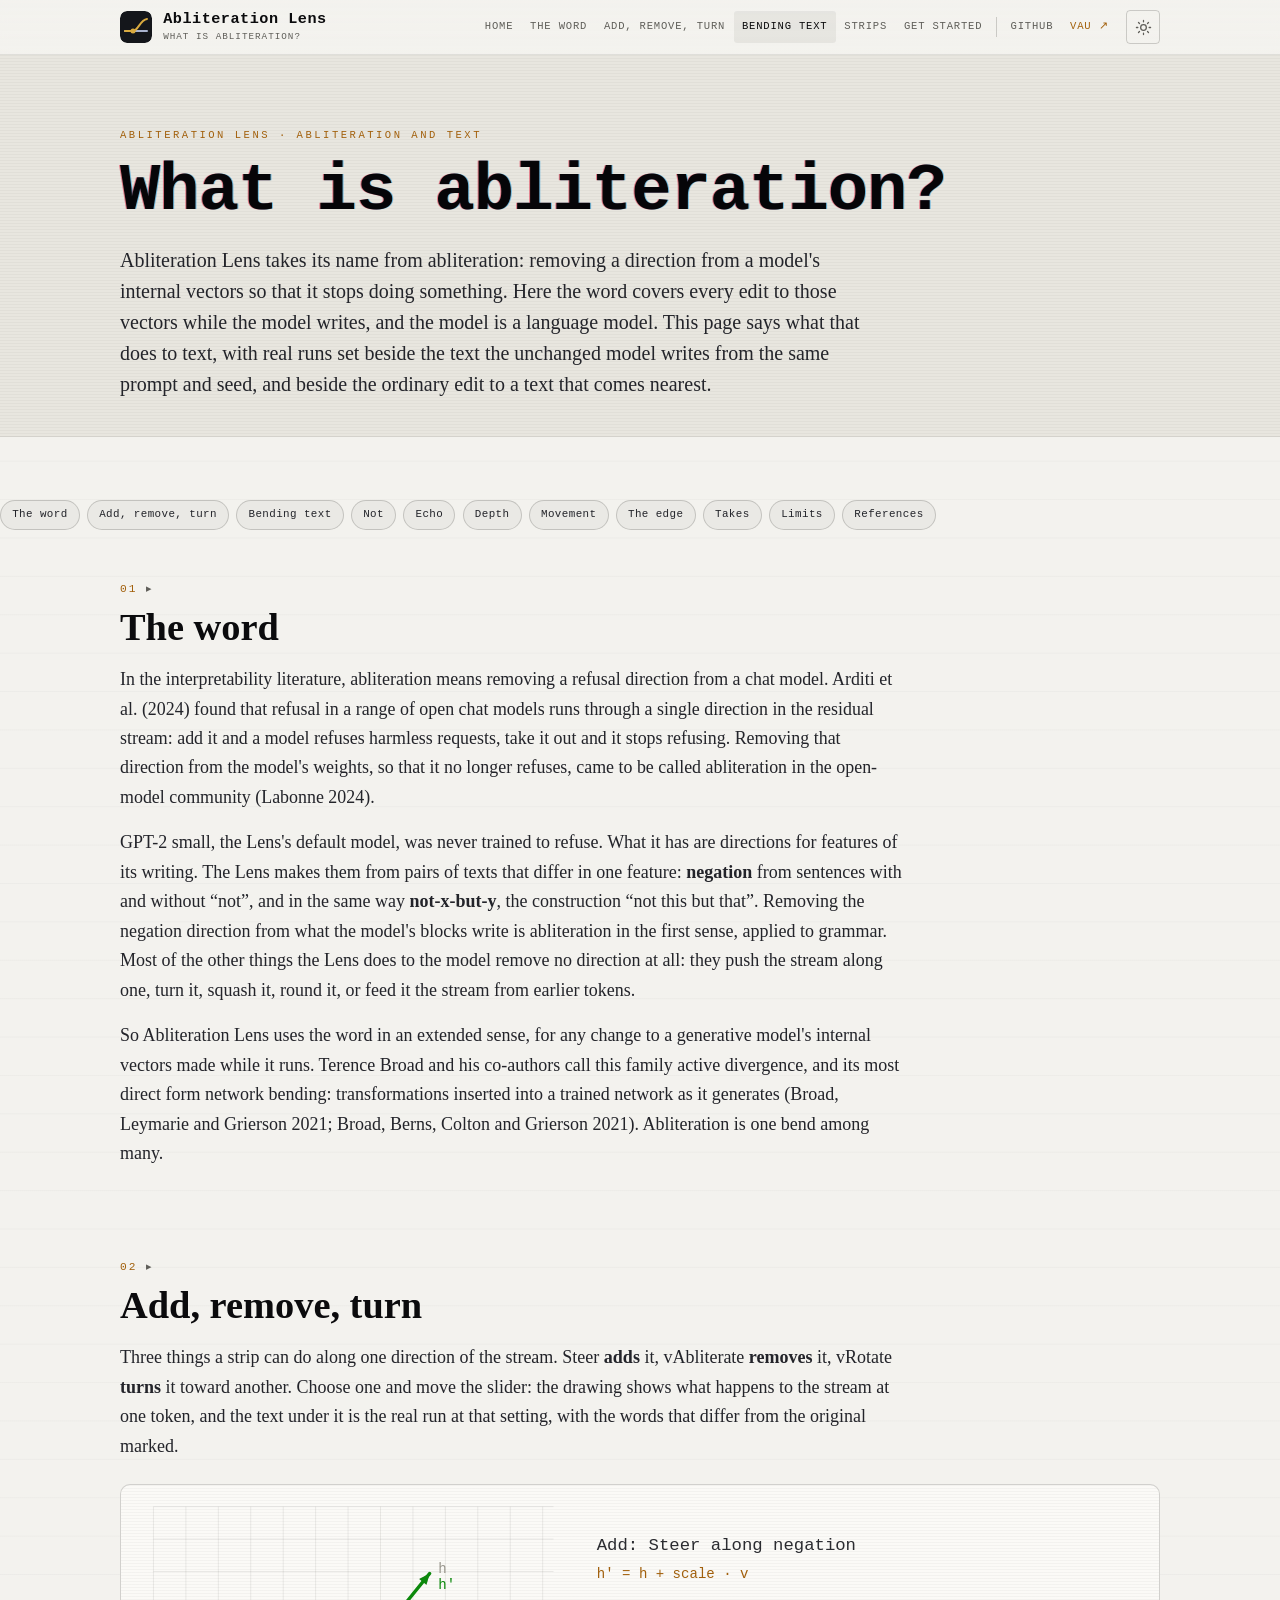
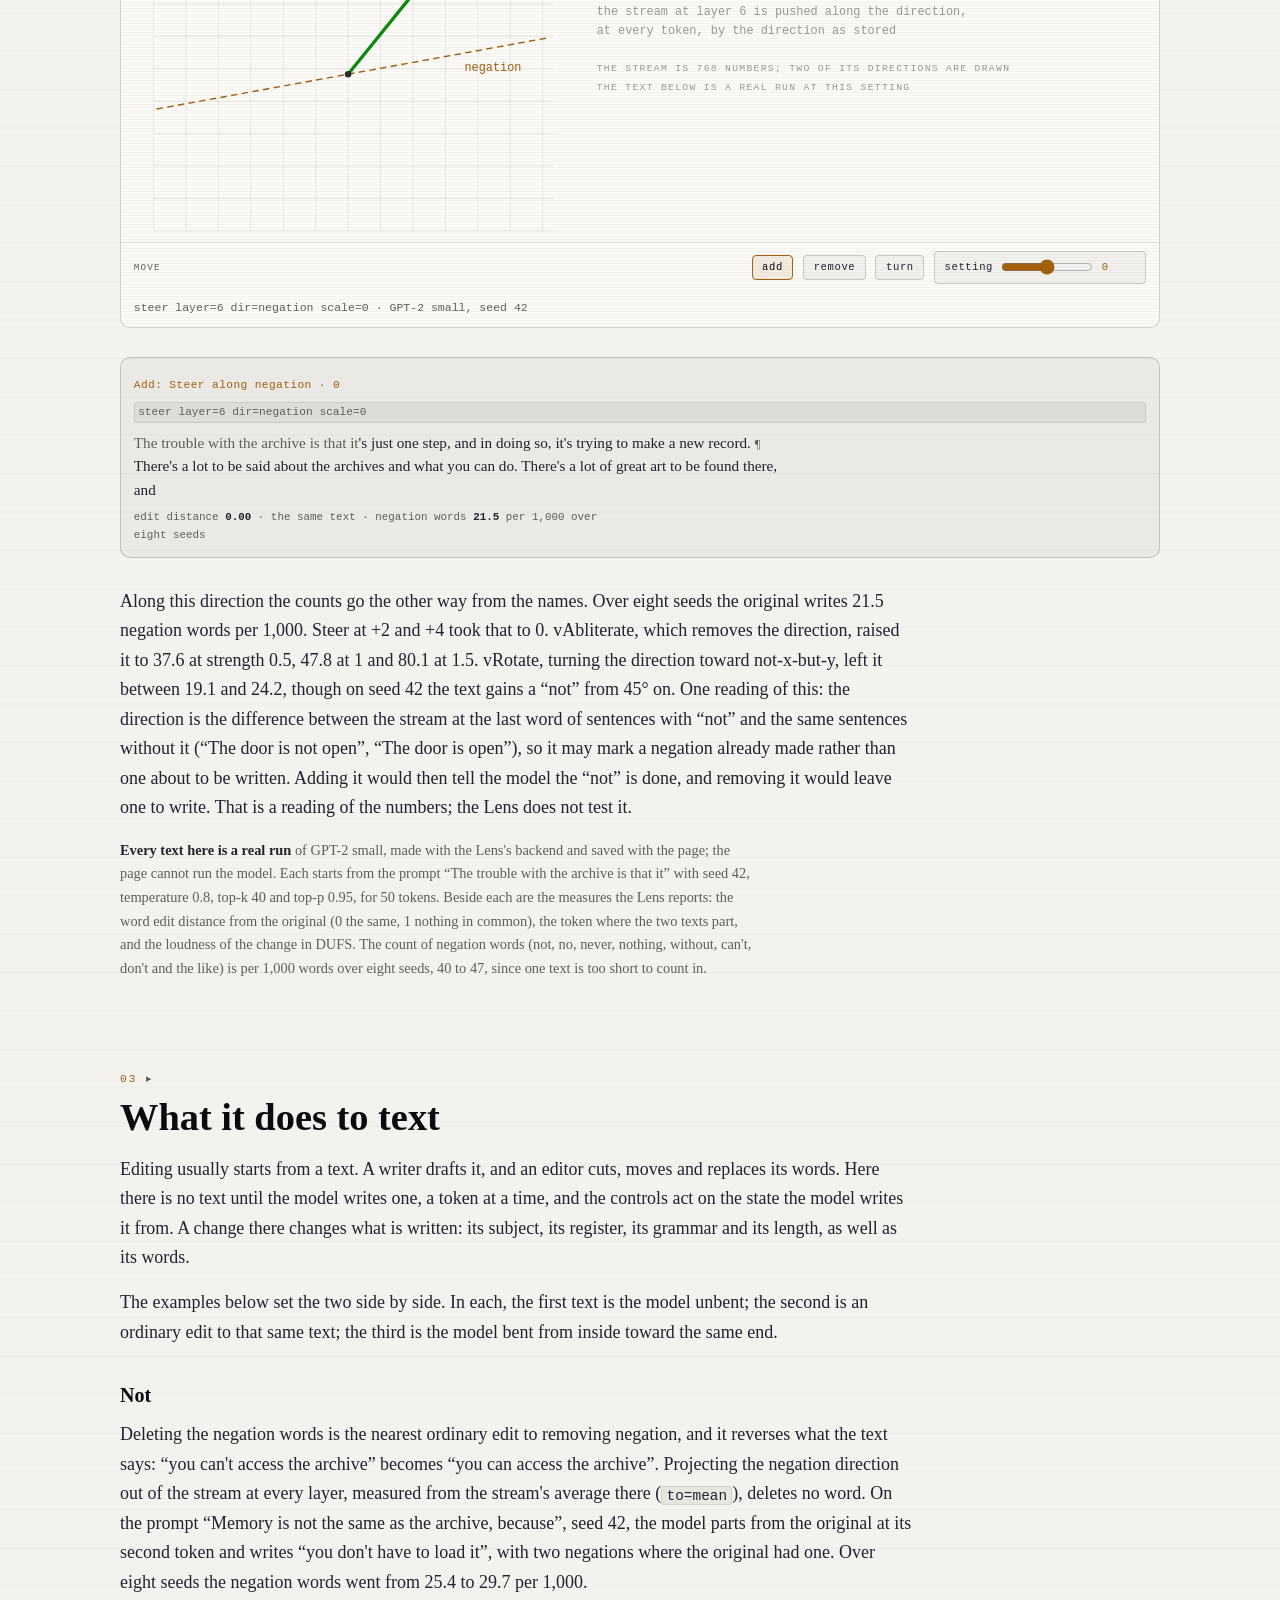
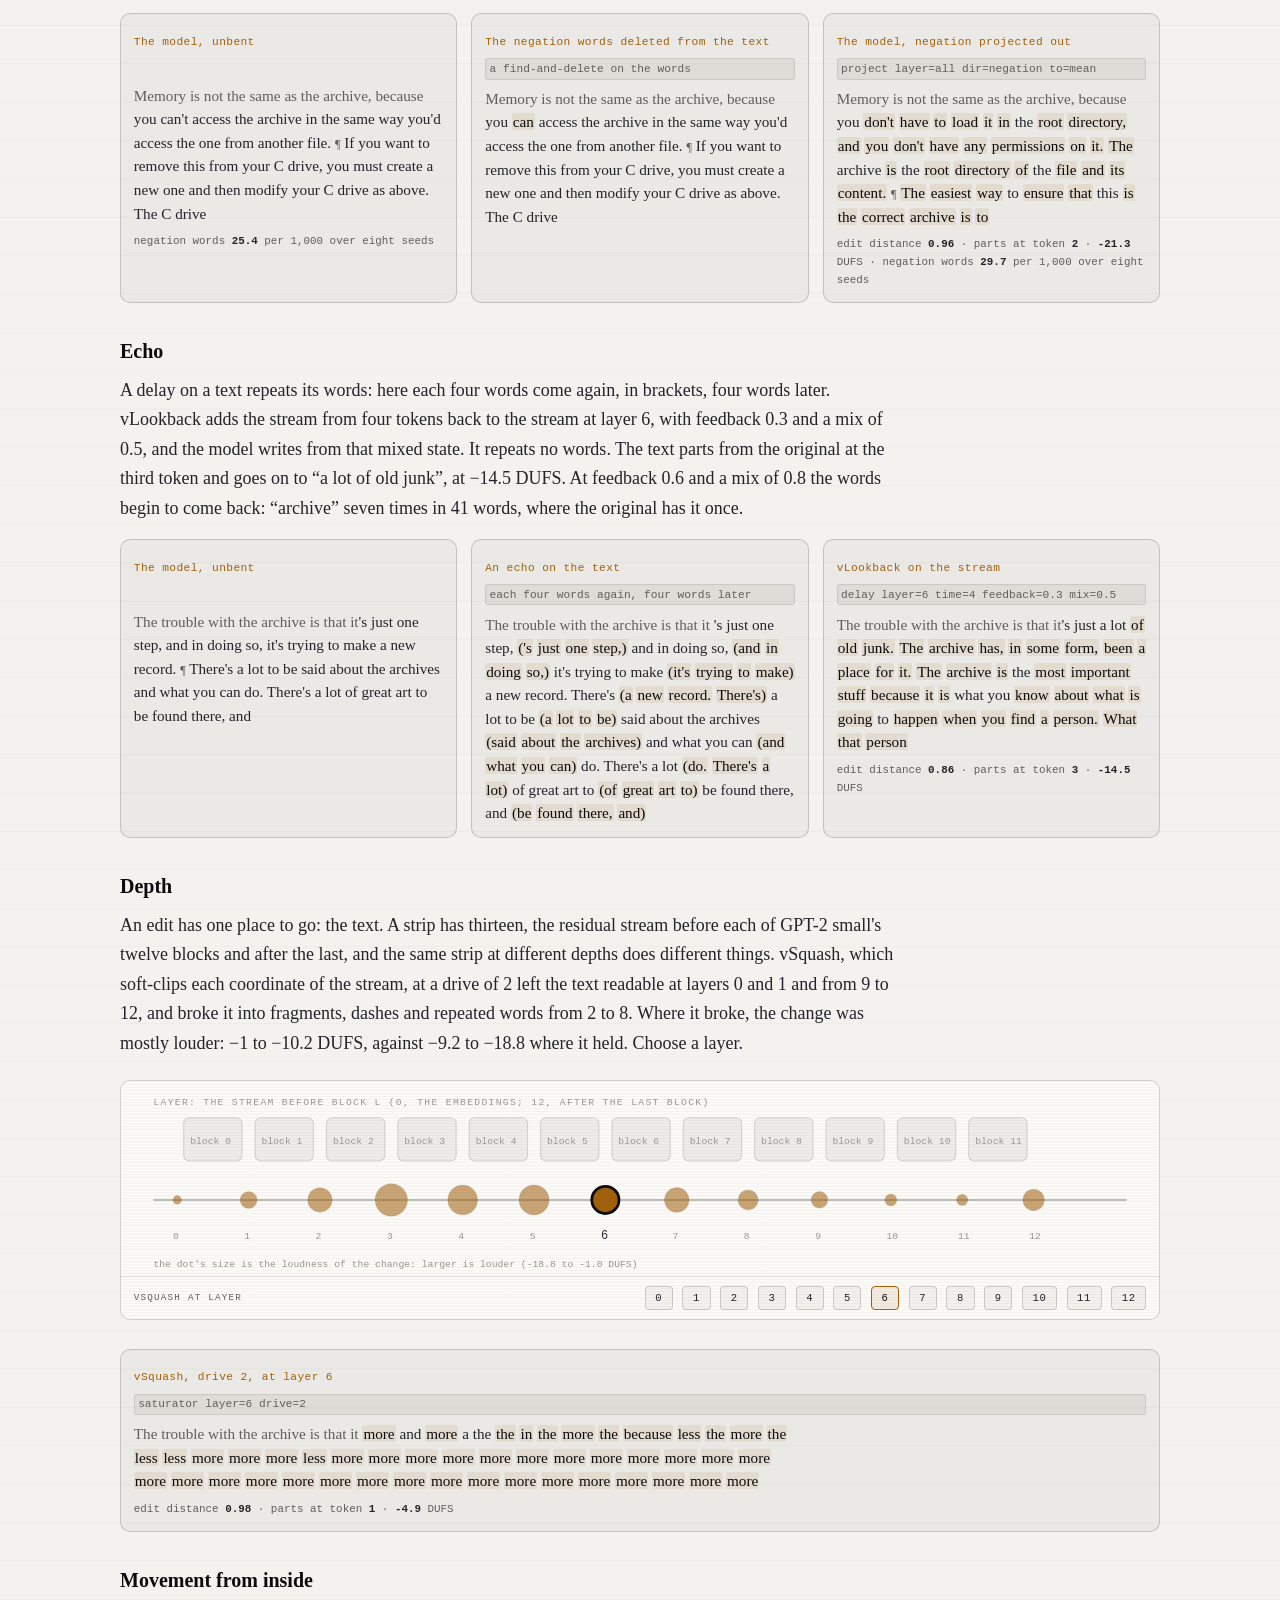
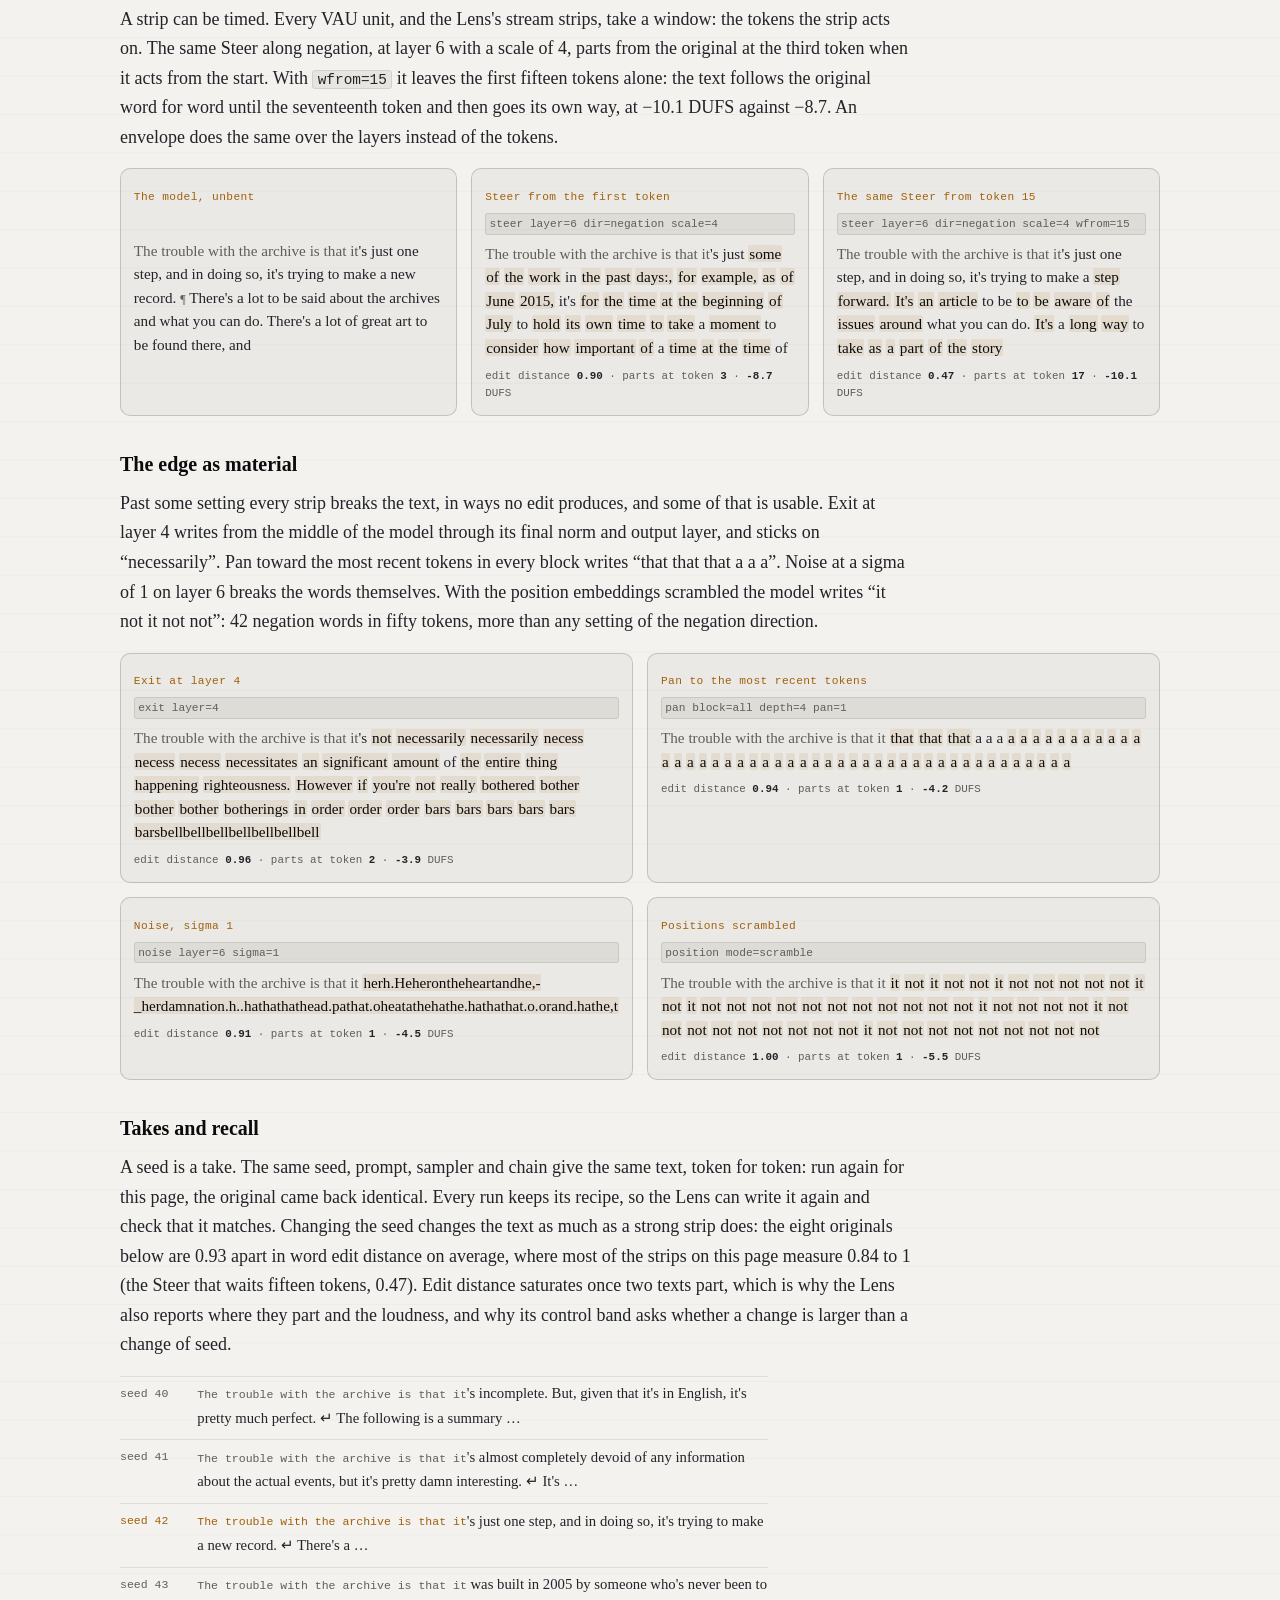
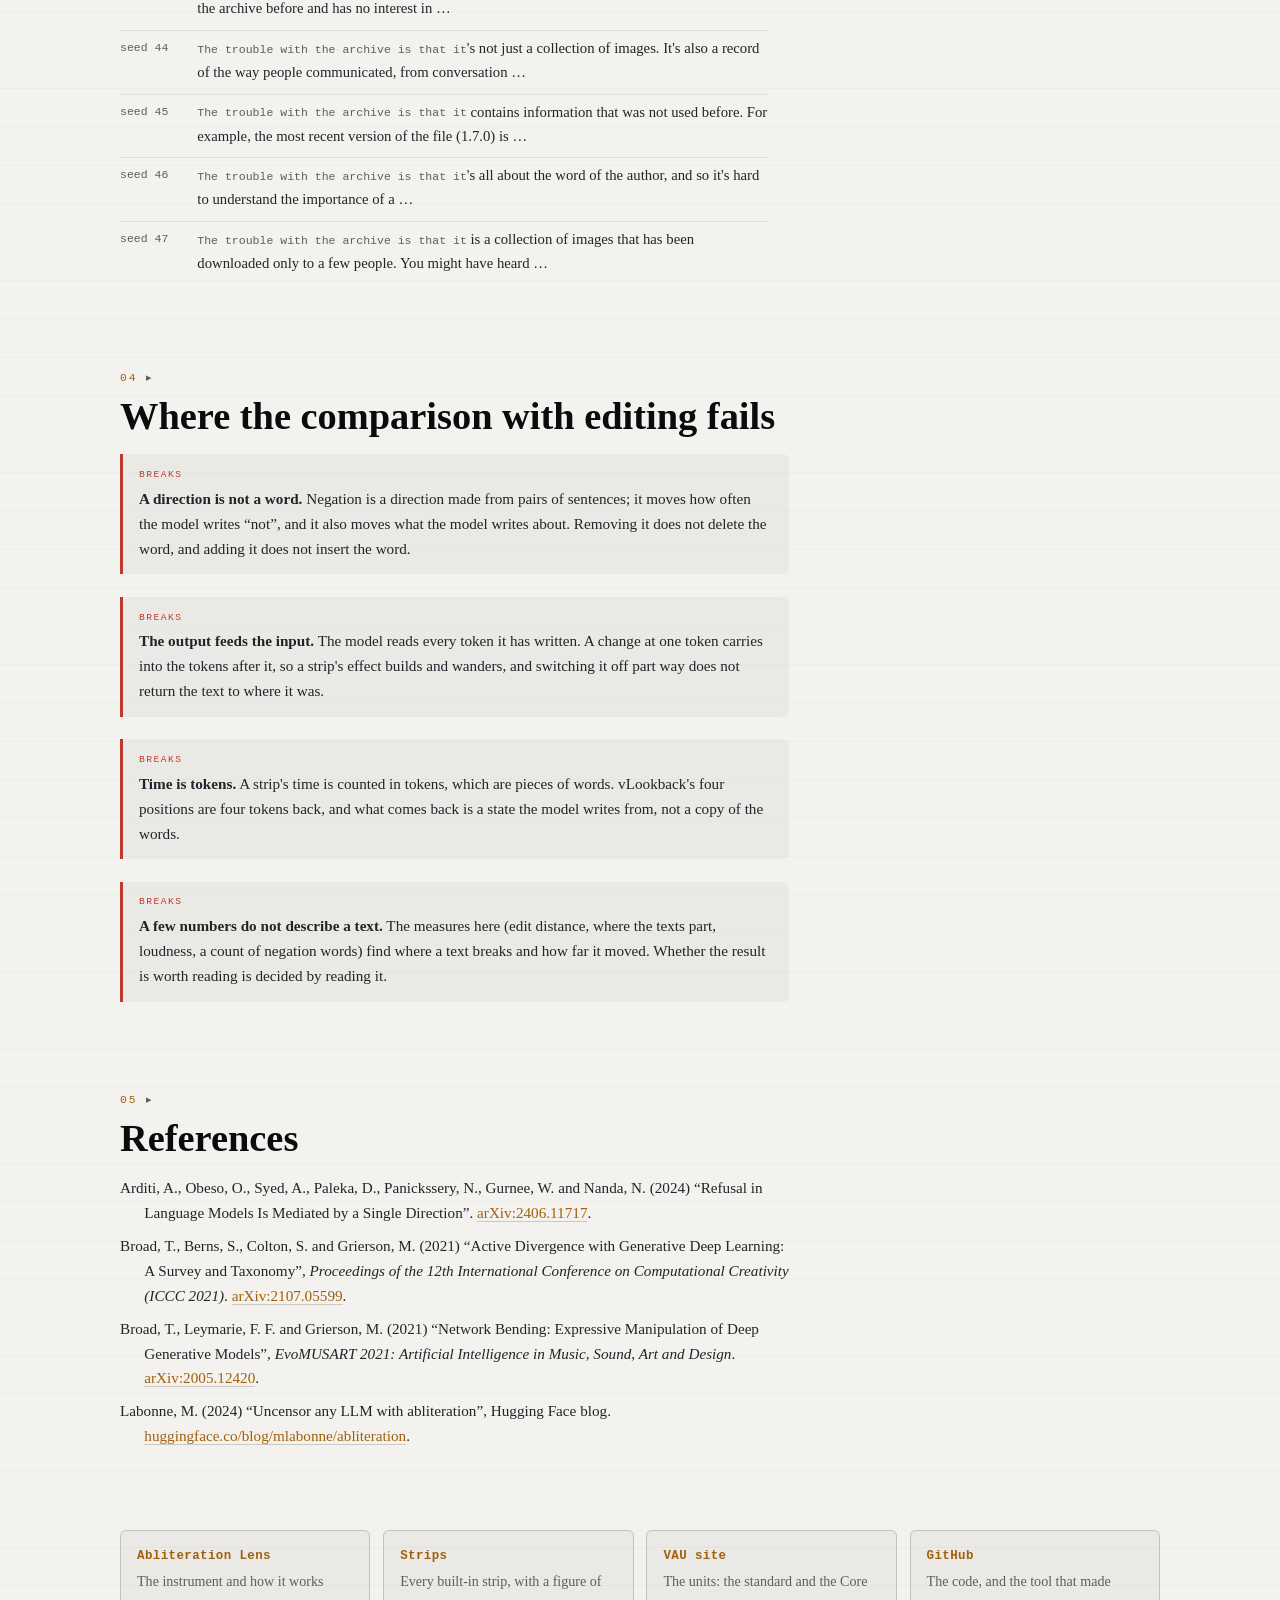
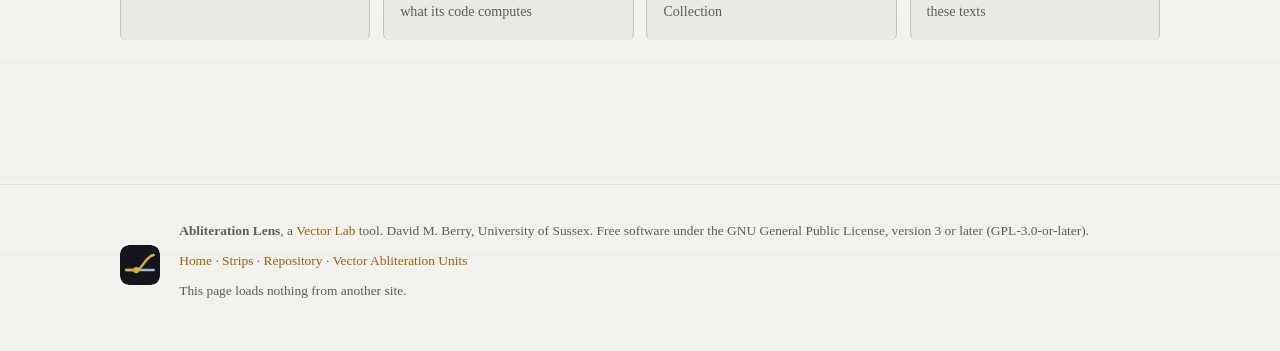
==== docs/abliteration.html @ 20200ae8 "Abliteration Lens 0.1.16 A mixing desk for a language model's forward pass, and the first host of Ve" ====
<!DOCTYPE html>
<html lang="en-GB">
<head>
  <meta charset="utf-8">
  <meta name="viewport" content="width=device-width, initial-scale=1">
  <title>What is abliteration? · Abliteration Lens</title>
  <meta name="description" content="Abliteration, from removing a refusal direction to bending a language model while it writes, and what that does to text: real runs of GPT-2 small, original beside bent, with the same seed.">
  <link rel="icon" href="img/mark.svg" type="image/svg+xml">
  <meta name="theme-color" content="#f3f2ee" media="(prefers-color-scheme: light)">
  <meta name="theme-color" content="#0e1015" media="(prefers-color-scheme: dark)">
  <script>(function(){try{var t=localStorage.getItem('abl-theme');if(t==='light'||t==='dark')document.documentElement.setAttribute('data-theme',t);}catch(e){}})();</script>
  <link rel="stylesheet" href="style.css">
</head>
<body>
<!-- Written by hand; the figures' texts are real runs (abliteration-data.js, tools/abliteration_page.py). Copyright (C) 2026 David M. Berry. SPDX-License-Identifier: GPL-3.0-or-later -->
<a class="skip" href="#main">Skip to the content</a>

<header class="site-header">
  <div class="wrap">
    <a class="brand" href="./" aria-label="Abliteration Lens, home">
      <img src="img/mark.svg" alt="">
      <span class="brand-block">
        <span class="brand-name">Abliteration Lens</span>
        <span class="brand-tagline">What is abliteration?</span>
      </span>
    </a>
    <div class="head-tools">
      <nav class="site-nav" aria-label="Pages and sections">
        <a href="./">Home</a>
        <a href="#word">The word</a>
        <a href="#moves">Add, remove, turn</a>
        <a href="#text">Bending text</a>
        <a href="strips.html">Strips</a>
        <a href="./#start">Get started</a>
        <span class="nav-sep" aria-hidden="true"></span>
        <a class="ext" href="https://github.com/vector-lab-tools/abliteration-lens">GitHub</a>
        <a class="ext vau" href="https://vector-lab-tools.github.io/vector-abliteration-units/" title="Vector Abliteration Units: the unit standard whose first host this is">VAU ↗</a>
      </nav>
      <button class="theme-toggle" type="button" aria-label="Switch between light and dark" title="Switch between light and dark">
        <svg class="icon-moon" viewBox="0 0 24 24" fill="none" stroke="currentColor" stroke-width="1.8" stroke-linecap="round" stroke-linejoin="round" aria-hidden="true"><path d="M21 12.79A9 9 0 1 1 11.21 3 7 7 0 0 0 21 12.79z"/></svg>
        <svg class="icon-sun" viewBox="0 0 24 24" fill="none" stroke="currentColor" stroke-width="1.8" stroke-linecap="round" stroke-linejoin="round" aria-hidden="true"><circle cx="12" cy="12" r="4"/><path d="M12 2v2M12 20v2M4.93 4.93l1.41 1.41M17.66 17.66l1.41 1.41M2 12h2M20 12h2M4.93 19.07l1.41-1.41M17.66 6.34l1.41-1.41"/></svg>
      </button>
    </div>
  </div>
</header>

<section class="hero hero-short">
  <div class="wrap hero-inner">
    <span class="kicker">Abliteration Lens · abliteration and text</span>
    <h1><span class="glitch" id="title" data-text="What is abliteration?">What is abliteration?</span></h1>
    <p class="tagline">Abliteration Lens takes its name from abliteration: removing a direction from a model's internal vectors so that it stops doing something. Here the word covers every edit to those vectors while the model writes, and the model is a language model. This page says what that does to text, with real runs set beside the text the unchanged model writes from the same prompt and seed, and beside the ordinary edit to a text that comes nearest.</p>
  </div>
</section>

<main class="content" id="main">

  <div class="wrap toc-strip" aria-label="On this page">
    <a href="#word">The word</a><a href="#moves">Add, remove, turn</a><a href="#text">Bending text</a><a href="#not">Not</a><a href="#echo">Echo</a><a href="#depth">Depth</a><a href="#movement">Movement</a><a href="#edge">The edge</a><a href="#takes">Takes</a><a href="#limits">Limits</a><a href="#refs">References</a>
  </div>

  <!-- 01 -->
  <section class="section wrap reveal" id="word">
    <span class="num">01</span>
    <h2>The word</h2>
    <p class="lede">In the interpretability literature, abliteration means removing a refusal direction from a chat model. Arditi et al. (2024) found that refusal in a range of open chat models runs through a single direction in the residual stream: add it and a model refuses harmless requests, take it out and it stops refusing. Removing that direction from the model's weights, so that it no longer refuses, came to be called abliteration in the open-model community (Labonne 2024).</p>
    <p>GPT-2 small, the Lens's default model, was never trained to refuse. What it has are directions for features of its writing. The Lens makes them from pairs of texts that differ in one feature: <b>negation</b> from sentences with and without “not”, and in the same way <b>not-x-but-y</b>, the construction “not this but that”. Removing the negation direction from what the model's blocks write is abliteration in the first sense, applied to grammar. Most of the other things the Lens does to the model remove no direction at all: they push the stream along one, turn it, squash it, round it, or feed it the stream from earlier tokens.</p>
    <p>So Abliteration Lens uses the word in an extended sense, for any change to a generative model's internal vectors made while it runs. Terence Broad and his co-authors call this family active divergence, and its most direct form network bending: transformations inserted into a trained network as it generates (Broad, Leymarie and Grierson 2021; Broad, Berns, Colton and Grierson 2021). Abliteration is one bend among many.</p>
  </section>

  <!-- 02 -->
  <section class="section wrap reveal" id="moves">
    <span class="num">02</span>
    <h2>Add, remove, turn</h2>
    <p>Three things a strip can do along one direction of the stream. Steer <b>adds</b> it, vAbliterate <b>removes</b> it, vRotate <b>turns</b> it toward another. Choose one and move the slider: the drawing shows what happens to the stream at one token, and the text under it is the real run at that setting, with the words that differ from the original marked.</p>
    <div class="viz" id="viz-art" role="group" aria-label="Interactive figure: a vector and the negation direction, with the stream added to, removed from, or turned along it, and the real text at each setting below">
      <svg viewBox="0 0 960 330" aria-hidden="true"></svg>
      <div class="bar"><span class="lab">Move</span>
        <button type="button" data-mode="add" aria-pressed="true">add</button>
        <button type="button" data-mode="remove" aria-pressed="false">remove</button>
        <button type="button" data-mode="turn" aria-pressed="false">turn</button>
        <label>setting <input type="range" min="0" max="1" step="1" value="0"><output>0</output></label></div>
      <div class="readout" aria-live="polite"></div>
    </div>
    <div class="textbox wide" id="art-text"></div>
    <p>Along this direction the counts go the other way from the names. Over eight seeds the original writes 21.5 negation words per 1,000. Steer at +2 and +4 took that to 0. vAbliterate, which removes the direction, raised it to 37.6 at strength 0.5, 47.8 at 1 and 80.1 at 1.5. vRotate, turning the direction toward not-x-but-y, left it between 19.1 and 24.2, though on seed 42 the text gains a “not” from 45° on. One reading of this: the direction is the difference between the stream at the last word of sentences with “not” and the same sentences without it (“The door is not open”, “The door is open”), so it may mark a negation already made rather than one about to be written. Adding it would then tell the model the “not” is done, and removing it would leave one to write. That is a reading of the numbers; the Lens does not test it.</p>
    <p class="viz-cap" id="moves-cap"><b>Every text here is a real run</b> of GPT-2 small, made with the Lens's backend and saved with the page; the page cannot run the model. Each starts from the prompt “<span data-abl="provenance.prompt"></span>” with seed <span data-abl="provenance.seed"></span>, temperature 0.8, top-k 40 and top-p 0.95, for 50 tokens. Beside each are the measures the Lens reports: the word edit distance from the original (0 the same, 1 nothing in common), the token where the two texts part, and the loudness of the change in DUFS. The count of negation words (not, no, never, nothing, without, can't, don't and the like) is per 1,000 words over eight seeds, 40 to 47, since one text is too short to count in.</p>
  </section>

  <!-- 03 -->
  <section class="section wrap reveal" id="text">
    <span class="num">03</span>
    <h2>What it does to text</h2>
    <p class="lede">Editing usually starts from a text. A writer drafts it, and an editor cuts, moves and replaces its words. Here there is no text until the model writes one, a token at a time, and the controls act on the state the model writes it from. A change there changes what is written: its subject, its register, its grammar and its length, as well as its words.</p>
    <p>The examples below set the two side by side. In each, the first text is the model unbent; the second is an ordinary edit to that same text; the third is the model bent from inside toward the same end.</p>

    <h3 id="not">Not</h3>
    <p id="not-p">Deleting the negation words is the nearest ordinary edit to removing negation, and it reverses what the text says: “you can't access the archive” becomes “you can access the archive”. Projecting the negation direction out of the stream at every layer, measured from the stream's average there (<code>to=mean</code>), deletes no word. On the prompt “Memory is not the same as the archive, because”, seed 42, the model parts from the original at its second token and writes “you don't have to load it”, with two negations where the original had one. Over eight seeds the negation words went from 25.4 to 29.7 per 1,000.</p>
    <div class="trio" id="trio-not"></div>

    <h3 id="echo">Echo</h3>
    <p id="echo-p">A delay on a text repeats its words: here each four words come again, in brackets, four words later. vLookback adds the stream from four tokens back to the stream at layer 6, with feedback 0.3 and a mix of 0.5, and the model writes from that mixed state. It repeats no words. The text parts from the original at the third token and goes on to “a lot of old junk”, at −14.5 DUFS. At feedback 0.6 and a mix of 0.8 the words begin to come back: “archive” seven times in 41 words, where the original has it once.</p>
    <div class="trio" id="trio-echo"></div>

    <h3 id="depth">Depth</h3>
    <p id="depth-p">An edit has one place to go: the text. A strip has thirteen, the residual stream before each of GPT-2 small's twelve blocks and after the last, and the same strip at different depths does different things. vSquash, which soft-clips each coordinate of the stream, at a drive of 2 left the text readable at layers 0 and 1 and from 9 to 12, and broke it into fragments, dashes and repeated words from 2 to 8. Where it broke, the change was mostly louder: −1 to −10.2 DUFS, against −9.2 to −18.8 where it held. Choose a layer.</p>
    <div class="viz" id="viz-depth" role="group" aria-label="Interactive figure: vSquash at each layer, with its text">
      <svg viewBox="0 0 960 180" aria-hidden="true"></svg>
      <div class="bar"><span class="lab">vSquash at layer</span></div>
    </div>
    <div class="textbox wide" id="depth-text"></div>

    <h3 id="movement">Movement from inside</h3>
    <p id="move-p">A strip can be timed. Every VAU unit, and the Lens's stream strips, take a window: the tokens the strip acts on. The same Steer along negation, at layer 6 with a scale of 4, parts from the original at the third token when it acts from the start. With <code>wfrom=15</code> it leaves the first fifteen tokens alone: the text follows the original word for word until the seventeenth token and then goes its own way, at −10.1 DUFS against −8.7. An envelope does the same over the layers instead of the tokens.</p>
    <div class="trio" id="trio-move"></div>

    <h3 id="edge">The edge as material</h3>
    <p id="edge-p">Past some setting every strip breaks the text, in ways no edit produces, and some of that is usable. Exit at layer 4 writes from the middle of the model through its final norm and output layer, and sticks on “necessarily”. Pan toward the most recent tokens in every block writes “that that that a a a”. Noise at a sigma of 1 on layer 6 breaks the words themselves. With the position embeddings scrambled the model writes “it not it not not”: 42 negation words in fifty tokens, more than any setting of the negation direction.</p>
    <div class="trio four" id="trio-edge"></div>

    <h3 id="takes">Takes and recall</h3>
    <p id="takes-p">A seed is a take. The same seed, prompt, sampler and chain give the same text, token for token: run again for this page, the original came back identical. Every run keeps its recipe, so the Lens can write it again and check that it matches. Changing the seed changes the text as much as a strong strip does: the eight originals below are 0.93 apart in word edit distance on average, where most of the strips on this page measure 0.84 to 1 (the Steer that waits fifteen tokens, 0.47). Edit distance saturates once two texts part, which is why the Lens also reports where they part and the loudness, and why its control band asks whether a change is larger than a change of seed.</p>
    <ul class="takes" id="takes-list"></ul>
  </section>

  <!-- 04 -->
  <section class="section wrap reveal" id="limits">
    <span class="num">04</span>
    <h2>Where the comparison with editing fails</h2>
    <div class="note break"><span class="tag">Breaks</span><p><b>A direction is not a word.</b> Negation is a direction made from pairs of sentences; it moves how often the model writes “not”, and it also moves what the model writes about. Removing it does not delete the word, and adding it does not insert the word.</p></div>
    <div class="note break"><span class="tag">Breaks</span><p><b>The output feeds the input.</b> The model reads every token it has written. A change at one token carries into the tokens after it, so a strip's effect builds and wanders, and switching it off part way does not return the text to where it was.</p></div>
    <div class="note break"><span class="tag">Breaks</span><p><b>Time is tokens.</b> A strip's time is counted in tokens, which are pieces of words. vLookback's four positions are four tokens back, and what comes back is a state the model writes from, not a copy of the words.</p></div>
    <div class="note break"><span class="tag">Breaks</span><p><b>A few numbers do not describe a text.</b> The measures here (edit distance, where the texts part, loudness, a count of negation words) find where a text breaks and how far it moved. Whether the result is worth reading is decided by reading it.</p></div>
  </section>

  <!-- 05 -->
  <section class="section wrap reveal" id="refs">
    <span class="num">05</span>
    <h2>References</h2>
    <ul class="refs">
      <li>Arditi, A., Obeso, O., Syed, A., Paleka, D., Panickssery, N., Gurnee, W. and Nanda, N. (2024) “Refusal in Language Models Is Mediated by a Single Direction”. <a href="https://arxiv.org/abs/2406.11717">arXiv:2406.11717</a>.</li>
      <li>Broad, T., Berns, S., Colton, S. and Grierson, M. (2021) “Active Divergence with Generative Deep Learning: A Survey and Taxonomy”, <i>Proceedings of the 12th International Conference on Computational Creativity (ICCC 2021)</i>. <a href="https://arxiv.org/abs/2107.05599">arXiv:2107.05599</a>.</li>
      <li>Broad, T., Leymarie, F. F. and Grierson, M. (2021) “Network Bending: Expressive Manipulation of Deep Generative Models”, <i>EvoMUSART 2021: Artificial Intelligence in Music, Sound, Art and Design</i>. <a href="https://arxiv.org/abs/2005.12420">arXiv:2005.12420</a>.</li>
      <li>Labonne, M. (2024) “Uncensor any LLM with abliteration”, Hugging Face blog. <a href="https://huggingface.co/blog/mlabonne/abliteration">huggingface.co/blog/mlabonne/abliteration</a>.</li>
    </ul>
  </section>

  <section class="section wrap reveal">
    <div class="links">
      <a href="./"><b>Abliteration Lens</b><span>The instrument and how it works</span></a>
      <a href="strips.html"><b>Strips</b><span>Every built-in strip, with a figure of what its code computes</span></a>
      <a href="https://vector-lab-tools.github.io/vector-abliteration-units/"><b>VAU site</b><span>The units: the standard and the Core Collection</span></a>
      <a href="https://github.com/vector-lab-tools/abliteration-lens"><b>GitHub</b><span>The code, and the tool that made these texts</span></a>
    </div>
  </section>

</main>

<footer class="site-footer">
  <div class="wrap">
    <div class="foot">
      <img src="img/mark.svg" alt="">
      <div>
        <p><b>Abliteration Lens</b>, a <a href="https://vector-lab-tools.github.io">Vector Lab</a> tool. David M. Berry, University of Sussex. Free software under the GNU General Public License, version 3 or later (GPL-3.0-or-later).</p>
        <p><a href="./">Home</a> · <a href="strips.html">Strips</a> · <a href="https://github.com/vector-lab-tools/abliteration-lens">Repository</a> · <a href="https://vector-lab-tools.github.io/vector-abliteration-units/">Vector Abliteration Units</a></p>
        <p>This page loads nothing from another site.</p>
      </div>
    </div>
  </div>
</footer>

<script src="abliteration-data.js"></script>
<script src="abliteration.js"></script>
<script src="site.js"></script>
</body>
</html>
---- docs/style.css ----
/* Abliteration Lens: the site's styles.
   Copyright (C) 2026 David M. Berry. SPDX-License-Identifier: GPL-3.0-or-later
   Inspired by the VAU and bench-kit sites: dark by default, paper when turned over. The accent is
   the amber of the desk's knobs and power lights; blue is its selection, green its meters, red the
   point where the texts part. System fonts only: nothing is loaded from another site. */
:root {
  --bg: #0e1015; --bg-2: #151820; --desk: #0a0c10;
  --panel: rgba(230,232,238,0.035); --panel-2: rgba(230,232,238,0.065);
  --line: rgba(230,232,238,0.18); --line-soft: rgba(230,232,238,0.09);
  --ink: #e4e6ec; --ink-dim: #9aa0ad; --bright: #fbfcfe;
  --accent: #e3a43c; --accent-soft: rgba(227,164,60,0.13); --blue: #5b9cf0; --green: #4ccf6a; --red: #ff6b5e;
  --split-a: rgba(255,80,96,0.85); --split-b: rgba(64,200,255,0.85);
  --glow: 0 0 6px rgba(227,164,60,0.45), 0 0 16px rgba(227,164,60,0.2);
  --sans: system-ui, -apple-system, "Segoe UI", Roboto, "Helvetica Neue", Arial, sans-serif;
  --serif: "Iowan Old Style", "Palatino Linotype", Palatino, "Book Antiqua", Georgia, serif;
  --mono: ui-monospace, "SF Mono", SFMono-Regular, Menlo, Consolas, "Liberation Mono", monospace;
  --wrap: 1040px;
  --grid: rgba(230,232,238,0.022); --vignette: rgba(0,0,0,0.5);
  --header-a: rgba(14,16,21,0.94); --header-b: rgba(14,16,21,0.7);
  --code-bg: rgba(4,5,8,0.72); --code-shadow: inset 0 0 30px rgba(0,0,0,0.5), 0 8px 26px rgba(0,0,0,0.35);
  --hero-bg: #08090d; --scan: rgba(255,255,255,0.035); --shot-shadow: 0 22px 60px rgba(0,0,0,0.5);
  --fig-bg: #0a0c11; --fig-ink: #c9ced8; --fig-dim: #5d6472; --fig-line: rgba(230,232,238,0.14);
  color-scheme: dark;
}
:root[data-theme="light"] {
  --bg: #f3f2ee; --bg-2: #fcfcfb; --desk: #e9e7e1;
  --panel: rgba(20,18,12,0.035); --panel-2: rgba(20,18,12,0.06);
  --line: rgba(20,18,12,0.18); --line-soft: rgba(20,18,12,0.09);
  --ink: #23242a; --ink-dim: #5f5e59; --bright: #0b0b0d;
  --accent: #a2600c; --accent-soft: rgba(162,96,12,0.10); --blue: #2a78d6; --green: #0c8a0c; --red: #c0392b;
  --split-a: rgba(220,40,70,0.55); --split-b: rgba(20,150,220,0.55);
  --glow: none; --grid: rgba(20,18,12,0.026); --vignette: transparent;
  --header-a: rgba(243,242,238,0.94); --header-b: rgba(243,242,238,0.7);
  --code-bg: rgba(20,18,12,0.04); --code-shadow: inset 0 0 0 1px rgba(20,18,12,0.05), 0 6px 20px rgba(20,18,12,0.08);
  --hero-bg: #e8e6df; --scan: rgba(0,0,0,0.03); --shot-shadow: 0 18px 44px rgba(20,18,12,0.18);
  --fig-bg: #fbfaf7; --fig-ink: #2b2c31; --fig-dim: #9b988f; --fig-line: rgba(20,18,12,0.14);
  color-scheme: light;
}
@media (prefers-color-scheme: light) {
  :root:not([data-theme="dark"]) {
    --bg: #f3f2ee; --bg-2: #fcfcfb; --desk: #e9e7e1;
    --panel: rgba(20,18,12,0.035); --panel-2: rgba(20,18,12,0.06);
    --line: rgba(20,18,12,0.18); --line-soft: rgba(20,18,12,0.09);
    --ink: #23242a; --ink-dim: #5f5e59; --bright: #0b0b0d;
    --accent: #a2600c; --accent-soft: rgba(162,96,12,0.10); --blue: #2a78d6; --green: #0c8a0c; --red: #c0392b;
    --split-a: rgba(220,40,70,0.55); --split-b: rgba(20,150,220,0.55);
    --glow: none; --grid: rgba(20,18,12,0.026); --vignette: transparent;
    --header-a: rgba(243,242,238,0.94); --header-b: rgba(243,242,238,0.7);
    --code-bg: rgba(20,18,12,0.04); --code-shadow: inset 0 0 0 1px rgba(20,18,12,0.05), 0 6px 20px rgba(20,18,12,0.08);
    --hero-bg: #e8e6df; --scan: rgba(0,0,0,0.03); --shot-shadow: 0 18px 44px rgba(20,18,12,0.18);
    --fig-bg: #fbfaf7; --fig-ink: #2b2c31; --fig-dim: #9b988f; --fig-line: rgba(20,18,12,0.14);
    color-scheme: light;
  }
}

* { box-sizing: border-box; }
html { scroll-behavior: smooth; }
body {
  margin: 0; color: var(--ink); font-family: var(--serif); font-size: 18px; line-height: 1.64;
  background: linear-gradient(var(--grid) 1px, transparent 1px) 0 0 / 100% 2.4rem, var(--bg);
  -webkit-font-smoothing: antialiased; overflow-x: hidden;
}
body::after { content: ""; position: fixed; inset: 0; pointer-events: none; z-index: 9000;
  background: radial-gradient(ellipse 92% 78% at 50% 42%, transparent 62%, var(--vignette) 100%); }
.wrap { width: min(var(--wrap), calc(100vw - 32px)); margin: 0 auto; }
section[id], h2[id], h3[id], article[id] { scroll-margin-top: 84px; }
a { color: var(--accent); text-decoration: none; }
a:hover { color: var(--bright); text-shadow: var(--glow); }
.content a { border-bottom: 1px solid var(--line); }
.content a:hover { border-bottom-color: var(--accent); }
.content figure a, .content .links a, .content a.btn, .content a.card { border-bottom: 0; }
.skip { position: absolute; left: -9999px; }
.skip:focus { left: 16px; top: 8px; z-index: 9999; background: var(--bg-2); padding: 0.4rem 0.8rem; border: 1px solid var(--accent); }

/* header */
.site-header { position: sticky; top: 0; z-index: 8000; backdrop-filter: blur(4px); -webkit-backdrop-filter: blur(4px);
  background: linear-gradient(to bottom, var(--header-a), var(--header-b)); border-bottom: 1px solid var(--line-soft); }
.site-header .wrap { display: flex; align-items: center; justify-content: space-between; padding: 10px 0; gap: 1rem; }
.brand { display: flex; align-items: center; gap: 0.7rem; color: var(--bright); }
.brand img { width: 32px; height: 32px; border-radius: 7px; }
.brand-block { display: flex; flex-direction: column; gap: 0.28rem; line-height: 1.05; white-space: nowrap; }
.brand-name { font-family: var(--mono); font-weight: 700; font-size: 0.95rem; letter-spacing: 0.5px; color: var(--bright); }
.brand-tagline { font-family: var(--mono); font-size: 0.58rem; letter-spacing: 1px; color: var(--ink-dim); text-transform: uppercase; }
.head-tools { display: flex; align-items: center; gap: 0.3rem; min-width: 0; }
.site-nav { display: flex; flex-wrap: wrap; gap: 0.05rem; justify-content: flex-end; }
.site-nav a { font-family: var(--mono); font-size: 0.66rem; letter-spacing: 0.8px; text-transform: uppercase; color: var(--ink-dim); padding: 0.45rem 0.5rem; border-radius: 3px; }
.site-nav a:hover { color: var(--accent); text-shadow: none; }
.site-nav a.on { color: var(--bright); background: var(--panel-2); }
.theme-toggle { display: inline-flex; align-items: center; justify-content: center; width: 34px; height: 34px; flex: 0 0 auto; margin-left: 0.3rem;
  background: none; border: 1px solid var(--line); border-radius: 4px; color: var(--ink-dim); cursor: pointer; padding: 0; }
.theme-toggle:hover { border-color: var(--accent); color: var(--accent); }
.theme-toggle svg { width: 17px; height: 17px; }
.theme-toggle .icon-sun { display: none; }
:root[data-theme="light"] .theme-toggle .icon-sun { display: block; }
:root[data-theme="light"] .theme-toggle .icon-moon { display: none; }
@media (prefers-color-scheme: light) {
  :root:not([data-theme="dark"]) .theme-toggle .icon-sun { display: block; }
  :root:not([data-theme="dark"]) .theme-toggle .icon-moon { display: none; }
}
.site-nav .nav-sep { width: 1px; align-self: stretch; margin: 0.35rem 0.3rem; background: var(--line, rgba(128,128,128,.35)); }
.site-nav a.vau { color: var(--accent); }
@media (max-width: 900px) { .site-nav a:not(.vau), .site-nav .nav-sep { display: none; } }
@media (max-width: 720px) { .brand-tagline { display: none; } }

/* hero */
.hero { position: relative; background: var(--hero-bg); border-bottom: 1px solid var(--line-soft); overflow: hidden; isolation: isolate; }
.hero::before { content: ""; position: absolute; inset: 0; z-index: -1; pointer-events: none;
  background: repeating-linear-gradient(to bottom, var(--scan) 0 1px, transparent 1px 3px); }
.hero .wave { position: absolute; left: 0; right: 0; bottom: 0; z-index: -1; width: 100%; height: 300px; opacity: 0.5; pointer-events: none; }
.hero-inner { padding: clamp(2.6rem, 8vh, 5rem) 0 clamp(2.2rem, 6vh, 3.6rem); }
.kicker { display: block; font-family: var(--mono); font-size: 0.66rem; letter-spacing: 2.5px; text-transform: uppercase; color: var(--accent); margin-bottom: 0.9rem; }
.hero h1 { margin: 0; font-family: var(--mono); font-weight: 800; font-size: clamp(2.3rem, 9vw, 5.6rem); line-height: 0.98; letter-spacing: -1px; color: var(--bright); }
.hero .tagline { margin: 1.3rem 0 0; max-width: 38em; font-size: clamp(1.05rem, 2.4vw, 1.25rem); line-height: 1.55; }
.hero-actions { display: flex; flex-wrap: wrap; gap: 0.8rem; margin-top: 1.8rem; }
.btn { display: inline-flex; align-items: center; gap: 0.5rem; font-family: var(--mono); font-size: 0.72rem; letter-spacing: 1.5px; text-transform: uppercase;
  padding: 0.75rem 1.15rem; border-radius: 4px; border: 1px solid var(--line); color: var(--ink); background: var(--panel); }
.btn:hover { border-color: var(--accent); color: var(--bright); background: var(--accent-soft); }
.btn-primary { border-color: var(--accent); color: var(--bright); box-shadow: inset 0 0 0 1px var(--accent-soft), var(--glow); }

/* the glitch: an RGB split of the name, sliced and shifted now and then */
.glitch { position: relative; display: inline-block; filter: blur(0.6px); animation: focus-lfo 9s ease-in-out infinite alternate; }
/* a slow LFO on the focus: the name drifts in and out */
@keyframes focus-lfo { from { filter: blur(0.15px); } to { filter: blur(1.1px); } }
.glitch::before, .glitch::after { content: attr(data-text); position: absolute; inset: 0; pointer-events: none; }
.glitch::before { color: var(--split-a); mix-blend-mode: screen; transform: translate(-1px, 0); clip-path: inset(0 0 0 0); animation: slice-a 7.5s steps(1) infinite; }
.glitch::after { color: var(--split-b); mix-blend-mode: screen; transform: translate(1px, 0); clip-path: inset(0 0 0 0); animation: slice-b 7.5s steps(1) infinite; }
:root[data-theme="light"] .glitch::before, :root[data-theme="light"] .glitch::after { mix-blend-mode: multiply; }
@media (prefers-color-scheme: light) { :root:not([data-theme="dark"]) .glitch::before, :root:not([data-theme="dark"]) .glitch::after { mix-blend-mode: multiply; } }
.glitch .ch { display: inline-block; }
@keyframes slice-a {
  0% { clip-path: inset(0 0 0 0); transform: translate(-1px, 0); }
  80% { clip-path: inset(12% 0 64% 0); transform: translate(-4px, 0); }
  81% { clip-path: inset(58% 0 18% 0); transform: translate(3px, 0); }
  82% { clip-path: inset(0 0 0 0); transform: translate(-1px, 0); }
}
@keyframes slice-b {
  0% { clip-path: inset(0 0 0 0); transform: translate(1px, 0); }
  80% { clip-path: inset(70% 0 8% 0); transform: translate(4px, 0); }
  81% { clip-path: inset(20% 0 60% 0); transform: translate(-4px, 0); }
  82% { clip-path: inset(0 0 0 0); transform: translate(1px, 0); }
}
/* rolling over the name: the split slices hard for a moment */
.glitch:hover::before { animation: hover-a 0.6s steps(1) 1; }
.glitch:hover::after { animation: hover-b 0.6s steps(1) 1; }
@keyframes hover-a {
  0% { clip-path: inset(12% 0 64% 0); transform: translate(-9px, 0); }
  20% { clip-path: inset(58% 0 18% 0); transform: translate(7px, 0); }
  40% { clip-path: inset(30% 0 46% 0); transform: translate(-5px, 0); }
  60% { clip-path: inset(80% 0 4% 0); transform: translate(10px, 0); }
  80% { clip-path: inset(0 0 0 0); transform: translate(-1px, 0); }
}
@keyframes hover-b {
  0% { clip-path: inset(70% 0 8% 0); transform: translate(8px, 0); }
  20% { clip-path: inset(20% 0 60% 0); transform: translate(-10px, 0); }
  40% { clip-path: inset(44% 0 30% 0); transform: translate(5px, 0); }
  60% { clip-path: inset(6% 0 78% 0); transform: translate(-11px, 0); }
  80% { clip-path: inset(0 0 0 0); transform: translate(1px, 0); }
}
.glitch-burst { animation: burst 0.42s steps(2) 1; }
@keyframes burst {
  0% { transform: translate(0); text-shadow: -3px 0 var(--split-a), 3px 0 var(--split-b); }
  25% { transform: translate(-3px, 1px) skewX(-6deg); text-shadow: 4px 0 var(--split-a), -4px 0 var(--split-b); }
  50% { transform: translate(3px, -1px); text-shadow: -2px 0 var(--split-a), 2px 0 var(--split-b); clip-path: inset(10% 0 20% 0); }
  75% { transform: translate(-1px, 0) skewX(4deg); text-shadow: 2px 0 var(--split-a), -2px 0 var(--split-b); clip-path: none; }
  100% { transform: none; text-shadow: none; }
}

/* the hero shot */
.hero-shot { position: relative; margin: 2.4rem 0 0; }
.screen { position: relative; display: block; border: 1px solid var(--line); border-radius: 10px; overflow: hidden; box-shadow: var(--shot-shadow); background: var(--desk); }
.screen img { display: block; width: 100%; height: auto; }

/* the figures row */
.stats { display: grid; grid-template-columns: repeat(auto-fit, minmax(128px, 1fr)); gap: 0.9rem 1.2rem; margin-top: 2.2rem; padding-top: 1.2rem; border-top: 1px solid var(--line-soft); }
.stats div { display: flex; flex-direction: column; gap: 0.15rem; }
.stats b { font-family: var(--mono); font-weight: 600; font-size: 1.35rem; color: var(--bright); }
.stats span { font-family: var(--mono); font-size: 0.58rem; letter-spacing: 0.8px; text-transform: uppercase; color: var(--ink-dim); line-height: 1.4; }

/* sections */
main { padding: clamp(2.5rem, 7vh, 4.5rem) 0; }
.section { margin-bottom: clamp(3.4rem, 9vh, 5.6rem); }
.section .num { font-family: var(--mono); font-size: 0.7rem; letter-spacing: 2px; color: var(--accent); }
.section .num::after { content: " ▸"; color: var(--ink-dim); }
h2 { font-family: var(--serif); font-weight: 600; font-size: clamp(1.6rem, 4.4vw, 2.4rem); line-height: 1.12; color: var(--bright); margin: 0.3rem 0 1rem; }
h3 { font-family: var(--serif); font-size: 1.25rem; color: var(--bright); margin: 2rem 0 0.5rem; }
.content p, .content li { max-width: 44em; }
.content p { margin: 0 0 1rem; }
.content ol, .content ul { padding-left: 1.3rem; margin: 0 0 1rem; }
.content li { margin: 0.3rem 0; }
.lede { font-size: 1.12rem; }
.muted { color: var(--ink-dim); }
code { font-family: var(--mono); font-size: 0.8em; background: var(--panel-2); border: 1px solid var(--line-soft); border-radius: 3px; padding: 0.05em 0.3em; overflow-wrap: anywhere; }
pre code { background: none; border: 0; padding: 0; font-size: inherit; overflow-wrap: normal; }
kbd { font-family: var(--mono); font-size: 0.78em; padding: 0.08em 0.42em; border: 1px solid var(--line); border-bottom-width: 2px; border-radius: 4px; background: var(--panel-2); color: var(--bright); white-space: nowrap; }
.note { border-left: 3px solid var(--accent); background: var(--panel); padding: 0.8rem 1rem; border-radius: 0 6px 6px 0; margin: 0 0 1.4rem; max-width: 44em; font-size: 0.95rem; }
.note p:last-child { margin-bottom: 0; }
.note.break { border-left-color: var(--red); }
.note .tag { display: block; font-family: var(--mono); font-size: 0.6rem; letter-spacing: 1.5px; text-transform: uppercase; color: var(--red); margin-bottom: 0.25rem; }
.note.studio .tag { color: var(--accent); }

/* code blocks */
.term { margin: 0.6rem 0 1.3rem; background: var(--code-bg); border: 1px solid var(--line); border-radius: 6px; box-shadow: var(--code-shadow); overflow: hidden; max-width: 100%; }
.term .label { display: flex; justify-content: space-between; gap: 1rem; font-family: var(--mono); font-size: 0.58rem; letter-spacing: 1.5px; text-transform: uppercase; color: var(--ink-dim);
  padding: 0.45rem 0.9rem; border-bottom: 1px solid var(--line-soft); }
.term pre { margin: 0; padding: 0.85rem 0.95rem; font-family: var(--mono); font-size: 0.8rem; line-height: 1.6; color: var(--ink); overflow-x: auto; }
.term .in::before { content: "$ "; color: var(--accent); }
.term .k { color: var(--accent); }
.term .s { color: var(--green); }
.term .c { color: var(--ink-dim); font-style: italic; }

/* cards */
.cards { display: grid; grid-template-columns: repeat(auto-fit, minmax(250px, 1fr)); gap: 1rem; margin-top: 1.2rem; }
.card { position: relative; padding: 1.1rem 1.2rem 1rem 1.35rem; border: 1px solid var(--line); border-radius: 8px; background: var(--panel); overflow: hidden; }
.card::before { content: ""; position: absolute; left: 0; top: 0; bottom: 0; width: 3px; background: var(--accent); opacity: 0.85; }
.card h3 { margin: 0 0 0.35rem; font-family: var(--mono); font-size: 0.92rem; letter-spacing: 0.3px; }
.card p { margin: 0 0 0.5rem; font-size: 0.94rem; color: var(--ink-dim); line-height: 1.55; }
.card p:last-child { margin-bottom: 0; }
.card.hole::before { background: linear-gradient(to bottom, var(--split-a), var(--split-b)); }
.card .chain { display: block; font-family: var(--mono); font-size: 0.74rem; line-height: 1.55; color: var(--ink); background: var(--code-bg); border: 1px solid var(--line-soft); border-radius: 4px; padding: 0.5rem 0.6rem; margin: 0.4rem 0 0.6rem; white-space: pre-wrap; overflow-wrap: anywhere; }

/* tables */
.table-wrap { overflow-x: auto; margin: 0.4rem 0 1.4rem; max-width: 100%; }
table { width: 100%; border-collapse: collapse; font-size: 0.9rem; }
th { text-align: left; font-family: var(--mono); font-size: 0.6rem; letter-spacing: 1px; text-transform: uppercase; color: var(--ink-dim); font-weight: 400; padding: 0.45rem 0.8rem 0.45rem 0; border-bottom: 1px solid var(--line); white-space: nowrap; }
td { vertical-align: top; padding: 0.5rem 0.8rem 0.5rem 0; border-bottom: 1px solid var(--line-soft); }
td:first-child { white-space: nowrap; font-family: var(--mono); font-size: 0.82rem; color: var(--bright); }
td.tip code { white-space: normal; font-size: 0.82em; }

/* figures and screenshots */
figure { margin: 0 0 1.6rem; }
figcaption { margin-top: 0.6rem; font-size: 0.9rem; line-height: 1.5; color: var(--ink-dim); max-width: 52em; }
figcaption b { color: var(--ink); font-weight: 600; }
.shots { display: grid; grid-template-columns: repeat(auto-fit, minmax(min(100%, 420px), 1fr)); gap: 1.8rem 1.6rem; margin-top: 1.4rem; }
.shots figure { margin: 0; }
.shot { position: relative; display: block; cursor: zoom-in; border: 1px solid var(--line); border-radius: 8px; overflow: hidden; background: var(--desk); box-shadow: var(--shot-shadow); }
.shot img { display: block; width: 100%; height: auto; transition: transform 0.6s cubic-bezier(0.2,0.7,0.2,1); }
.shot:hover img { transform: scale(1.015); }
.shot .zoom { position: absolute; right: 8px; bottom: 8px; font-family: var(--mono); font-size: 0.58rem; letter-spacing: 1px; text-transform: uppercase; padding: 0.2rem 0.45rem; border-radius: 3px;
  background: rgba(8,9,13,0.8); color: #e4e6ec; border: 1px solid rgba(255,255,255,0.15); opacity: 0; transition: opacity 0.2s; }
.shot:hover .zoom, .shot:focus-visible .zoom { opacity: 1; }
.shot:focus-visible { outline: 2px solid var(--accent); outline-offset: 3px; }

/* clipped details: chamfered corners, a label on the cut */
.clips { display: flex; flex-wrap: wrap; justify-content: space-between; align-items: flex-start; gap: 1.6rem 1.4rem; margin: 1.4rem 0 1.6rem; }
.clip { margin: 0; flex: 1 1 var(--w, 260px); max-width: var(--mw, 100%); min-width: 0; }
.clip .shot { border: 0; border-radius: 0; box-shadow: none; background: var(--accent);
  clip-path: polygon(0 0, calc(100% - 22px) 0, 100% 22px, 100% 100%, 22px 100%, 0 calc(100% - 22px)); padding: 1.5px; }
.clip .shot img { clip-path: polygon(0 0, calc(100% - 21px) 0, 100% 21px, 100% 100%, 21px 100%, 0 calc(100% - 21px)); background: var(--desk); }
.clip.blue .shot { background: var(--blue); }
.clip.green .shot { background: var(--green); }
.clip.red .shot { background: var(--red); }
.clip figcaption { font-size: 0.86rem; }
.clip figcaption .tag { display: block; font-family: var(--mono); font-size: 0.6rem; letter-spacing: 1.4px; text-transform: uppercase; color: var(--accent); margin-bottom: 0.15rem; }
.clip.wide { flex-basis: 100%; }
.clip.tilt .shot { transform: rotate(-0.6deg); }
.clip.tilt2 .shot { transform: rotate(0.5deg); }
.clip.round .shot { clip-path: circle(49% at 50% 50%); padding: 3px; }
.clip.round .shot img { clip-path: circle(50% at 50% 50%); }
/* the close-ups glitch for a moment on hover; the full screenshots do not */
.clip .shot::before, .clip .shot::after { content: ""; position: absolute; inset: 0; pointer-events: none; opacity: 0; background-image: var(--src); background-size: cover; background-position: center; }
.clip .shot:hover::before { animation: rgb-a 0.5s steps(3) 1; }
.clip .shot:hover::after { animation: rgb-b 0.5s steps(3) 1; }
@keyframes rgb-a { 0% { opacity: 0.5; transform: translateX(-6px); clip-path: inset(20% 0 55% 0); mix-blend-mode: screen; filter: hue-rotate(-40deg) saturate(3); } 50% { opacity: 0.5; transform: translateX(5px); clip-path: inset(62% 0 20% 0); } 100% { opacity: 0; } }
@keyframes rgb-b { 0% { opacity: 0.5; transform: translateX(6px); clip-path: inset(40% 0 38% 0); mix-blend-mode: screen; filter: hue-rotate(160deg) saturate(3); } 50% { opacity: 0.5; transform: translateX(-4px); clip-path: inset(8% 0 80% 0); } 100% { opacity: 0; } }

/* a full shot with a clipped detail laid over its corner */
.inset { position: relative; margin: 1.4rem 0 2.6rem; }
.inset .detail { position: absolute; width: 19%; right: -2%; bottom: -7%; z-index: 2; }
.inset .detail .shot { box-shadow: 0 16px 40px rgba(0,0,0,0.55); }
@media (max-width: 640px) { .inset .detail { position: static; width: 46%; margin: -2.4rem 0 0 auto; } }

/* the lightbox */
.lightbox { position: fixed; inset: 0; z-index: 9500; display: none; align-items: center; justify-content: center; padding: 3vh 3vw; background: rgba(4,5,8,0.9); cursor: zoom-out; }
.lightbox.open { display: flex; }
.lightbox img { max-width: 100%; max-height: 88vh; width: auto; height: auto; border: 1px solid rgba(255,255,255,0.2); border-radius: 6px; box-shadow: 0 30px 80px rgba(0,0,0,0.6); }
.lightbox.open img { animation: lb-in 0.2s ease-out 1; }
@keyframes lb-in { from { opacity: 0; } to { opacity: 1; } }
.lightbox .cap { position: absolute; left: 0; right: 0; bottom: 0; padding: 0.7rem 1rem; font-size: 0.88rem; color: #c9ced8; text-align: center; background: linear-gradient(transparent, rgba(4,5,8,0.9)); }
.lightbox button { position: absolute; top: 12px; right: 14px; width: 40px; height: 40px; border-radius: 50%; border: 1px solid rgba(255,255,255,0.3); background: rgba(10,12,16,0.8); color: #fff; font-size: 1.1rem; cursor: pointer; }

/* the explanatory figures */
.viz { position: relative; margin: 1.4rem 0 1.8rem; border: 1px solid var(--line); border-radius: 10px; background: var(--fig-bg); overflow: hidden; }
.viz::before { content: ""; position: absolute; inset: 0; pointer-events: none; background: repeating-linear-gradient(to bottom, var(--scan) 0 1px, transparent 1px 3px); }
.viz svg { display: block; width: 100%; height: auto; font-family: var(--mono); }
.viz .bar { display: flex; flex-wrap: wrap; align-items: center; gap: 0.4rem 0.6rem; padding: 0.55rem 0.8rem; border-top: 1px solid var(--line-soft); font-family: var(--mono); font-size: 0.68rem; color: var(--ink-dim); position: relative; }
.viz .bar .lab { letter-spacing: 1.2px; text-transform: uppercase; font-size: 0.58rem; margin-right: auto; }
.viz .bar button, .viz .bar label { font-family: var(--mono); font-size: 0.66rem; letter-spacing: 0.6px; padding: 0.32rem 0.6rem; border-radius: 4px; border: 1px solid var(--line); background: var(--panel); color: var(--ink); cursor: pointer; }
.viz .bar button[aria-pressed="true"] { border-color: var(--accent); color: var(--bright); background: var(--accent-soft); }
.viz .bar label { display: inline-flex; align-items: center; gap: 0.4rem; cursor: default; }
.viz .bar input[type="range"] { width: 92px; accent-color: var(--accent); }
.viz .bar output { min-width: 3.2em; color: var(--accent); }
.viz .readout { font-family: var(--mono); font-size: 0.72rem; color: var(--ink-dim); padding: 0.4rem 0.8rem 0.6rem; position: relative; }
.viz .readout b { color: var(--accent); font-weight: 600; }
.viz-cap { margin-top: -1.1rem; margin-bottom: 1.8rem; font-size: 0.9rem; color: var(--ink-dim); max-width: 52em; }
.viz-cap b { color: var(--ink); }
/* svg classes, coloured from the theme */
.f-ink { fill: var(--fig-ink); } .f-dim { fill: var(--fig-dim); } .f-acc { fill: var(--accent); } .f-blue { fill: var(--blue); } .f-green { fill: var(--green); } .f-red { fill: var(--red); }
.s-line { stroke: var(--fig-line); } .s-ink { stroke: var(--fig-ink); } .s-dim { stroke: var(--fig-dim); } .s-acc { stroke: var(--accent); } .s-blue { stroke: var(--blue); } .s-green { stroke: var(--green); } .s-red { stroke: var(--red); }
.f-panel { fill: var(--panel-2); } .f-bg { fill: var(--fig-bg); }
.t-xs { font-size: 9px; } .t-s { font-size: 11px; } .t-m { font-size: 13px; } .t-l { font-size: 16px; }
.t-up { text-transform: uppercase; letter-spacing: 1.2px; }

/* two columns, text and a figure */
.split { display: grid; grid-template-columns: minmax(0, 1fr) minmax(0, 1fr); gap: 2rem; align-items: start; }
@media (max-width: 860px) { .split { grid-template-columns: minmax(0, 1fr); gap: 0.6rem; } }

/* the metaphor table */
.mapping { display: grid; grid-template-columns: 1fr; gap: 0; margin: 1rem 0 1.6rem; border: 1px solid var(--line); border-radius: 8px; overflow: hidden; }
.mapping .row { display: grid; grid-template-columns: minmax(0, 0.55fr) 28px minmax(0, 1.6fr); gap: 0.6rem; align-items: start; padding: 0.65rem 1rem; border-bottom: 1px solid var(--line-soft); background: var(--panel); }
.mapping .row:last-child { border-bottom: 0; }
.mapping .row:nth-child(2n) { background: transparent; }
.mapping .studio { font-family: var(--mono); font-size: 0.82rem; color: var(--accent); }
.mapping .arrow { font-family: var(--mono); color: var(--ink-dim); text-align: center; }
.mapping .model { font-size: 0.95rem; }
@media (max-width: 560px) { .mapping .row { grid-template-columns: 1fr; gap: 0.1rem; } .mapping .arrow { display: none; } }

/* links */
.links { display: grid; grid-template-columns: repeat(auto-fit, minmax(220px, 1fr)); gap: 0.8rem; margin-top: 1rem; }
.links a { display: block; padding: 0.9rem 1rem; border: 1px solid var(--line); border-radius: 6px; background: var(--panel); color: var(--ink); }
.links a b { display: block; font-family: var(--mono); font-size: 0.78rem; color: var(--accent); letter-spacing: 0.4px; }
.links a span { font-size: 0.88rem; color: var(--ink-dim); }
.links a:hover { border-color: var(--accent); text-shadow: none; }

/* the credit */
.credit { position: relative; border: 1px solid var(--accent); border-radius: 10px; padding: 1.4rem 1.5rem 1.2rem; background: linear-gradient(135deg, var(--accent-soft), transparent 60%); margin: 1rem 0 1.6rem; }
.credit h3 { margin-top: 0; font-family: var(--mono); font-size: 1.05rem; }
.refs { list-style: none; padding: 0 !important; }
.refs li { padding-left: 1.6em; text-indent: -1.6em; margin: 0.5rem 0; font-size: 0.95rem; }

/* keys */
.keys { display: grid; grid-template-columns: repeat(auto-fit, minmax(min(100%, 300px), 1fr)); gap: 0.6rem 1.4rem; margin: 1rem 0 1.4rem; }
.keys div { display: grid; grid-template-columns: 7.5em 1fr; gap: 0.6rem; align-items: baseline; padding: 0.45rem 0; border-bottom: 1px solid var(--line-soft); font-size: 0.94rem; }

/* a section index under the hero */
.toc-strip { display: flex; flex-wrap: wrap; gap: 0.45rem; margin: 0 0 2.6rem; }
.toc-strip a { font-family: var(--mono); font-size: 0.68rem; letter-spacing: 0.4px; padding: 0.32rem 0.7rem; border: 1px solid var(--line); border-radius: 999px; color: var(--ink); background: var(--panel); }
.toc-strip a:hover { border-color: var(--accent); color: var(--accent); text-shadow: none; }

.site-footer { border-top: 1px solid var(--line-soft); padding: 2.2rem 0 2.6rem; }
.site-footer p { margin: 0 0 0.5rem; font-size: 0.84rem; color: var(--ink-dim); }
.site-footer .foot { display: flex; flex-wrap: wrap; gap: 1.2rem; align-items: center; }
.site-footer img { width: 40px; height: 40px; border-radius: 9px; }

.reveal > .num, .reveal > h2 { display: inline-block; opacity: 0; transform: translateX(-18px); transition: opacity 0.5s ease, transform 0.5s cubic-bezier(0.2,0.7,0.2,1); }
.reveal > h2 { display: block; }
.reveal.in > .num, .reveal.in > h2 { opacity: 1; transform: none; }
@media (prefers-reduced-motion: reduce) {
  .reveal > .num, .reveal > h2 { opacity: 1; transform: none; transition: none; }
  html { scroll-behavior: auto; }
  .glitch::before, .glitch::after, .glitch:hover::before, .glitch:hover::after { animation: none; }
  .glitch { animation: none; }
  .glitch-burst, .lightbox.open img, .clip .shot:hover::before, .clip .shot:hover::after { animation: none; }
  .shot img, .shot:hover img { transition: none; transform: none; }
  .hero .wave { display: none; }
}
.viz svg text { font-family: var(--mono); }
.split > * { min-width: 0; }
@media (max-width: 640px) {
  .viz { overflow-x: auto; overscroll-behavior-x: contain; }
  .viz > svg[viewBox^="0 0 960"] { min-width: 620px; }
}

/* the units' strips, side by side as on the desk (04); the row scrolls inside itself */
.unit-desk-note { font-size: 0.92rem; color: var(--ink-dim); margin: 1rem 0 0.6rem; }
.unit-desk { display: flex; gap: 1rem; overflow-x: auto; overscroll-behavior-x: contain; scroll-snap-type: x proximity; padding: 0.9rem 0.9rem 1rem;
  margin: 0 0 1.4rem; border: 1px solid var(--line); border-radius: 10px; background: var(--desk); }
.unit-desk:focus-visible { outline: 2px solid var(--accent); outline-offset: 2px; }
.ucard { flex: 0 0 150px; margin: 0; scroll-snap-align: start; display: flex; flex-direction: column; gap: 0.5rem; }
.ucard.wide { flex-basis: 214px; }
.ucard .shot { width: 116px; border-radius: 10px; }
.ucard.wide .shot { width: 182px; }
.ucard .shot img { width: 100%; height: auto; }
.ucard figcaption { font-size: 0.8rem; line-height: 1.4; color: var(--ink-dim); display: flex; flex-direction: column; gap: 0.25rem; }
.ucard figcaption b { color: var(--ink); font-size: 0.9rem; }
.ucard .uid { font-size: 0.7rem; align-self: flex-start; }
.meterbadge { display: inline-block; vertical-align: 0.15em; margin-left: 0.3rem; padding: 0.02rem 0.35rem; border: 1px solid currentColor; border-radius: 3px;
  font-family: var(--mono); font-size: 0.6rem; font-weight: 700; letter-spacing: 0.08em; line-height: 1.4; text-transform: uppercase; color: var(--ink-dim); }
h3 .meterbadge { font-size: 0.55em; vertical-align: 0.3em; }
.ucard .utip { font-size: 0.68rem; white-space: normal; overflow-wrap: anywhere; color: var(--ink); }
@media (max-width: 640px) { .ucard { flex-basis: 132px; } .ucard.wide { flex-basis: 190px; } .ucard .shot { width: 100px; } .ucard.wide .shot { width: 158px; } }

/* ---------- the Strips page (strips.html, built by tools/build_strips_page.py) ---------- */
.strips-page { padding: 2.4rem 0 3rem; }
.strips-page h1 { font-family: var(--mono); font-size: 2rem; color: var(--bright); margin: 0.3rem 0 0.8rem; }
.strips-page .kicker { font-family: var(--mono); font-size: 0.66rem; letter-spacing: 1px; text-transform: uppercase; color: var(--accent); }
.st-toc { display: grid; gap: 0.6rem; margin: 1.4rem 0 0.6rem; padding: 0.9rem 1.1rem; border: 1px solid var(--line-soft); border-radius: 8px; background: var(--panel); }
.st-g { display: flex; flex-wrap: wrap; gap: 0.25rem 0.9rem; align-items: baseline; font-family: var(--mono); font-size: 0.78rem; }
.st-g b { color: var(--ink-dim); font-size: 0.66rem; letter-spacing: 1px; text-transform: uppercase; min-width: 11rem; }
.st-group { font-family: var(--mono); font-size: 0.8rem; letter-spacing: 1.4px; text-transform: uppercase; color: var(--ink-dim); margin: 2.8rem 0 0.2rem; padding-top: 0.6rem; border-top: 1px solid var(--line); }
.st-intro { color: var(--ink-dim); margin: 0 0 0.6rem; }
.strip-card { margin: 1.4rem 0 0; padding: 1.2rem 1.3rem 0.9rem; border: 1px solid var(--line-soft); border-radius: 10px; background: var(--panel); scroll-margin-top: 80px; }
.strip-card .unit-head { display: flex; align-items: baseline; gap: 0.7rem; flex-wrap: wrap; }
.strip-card h3 { margin: 0; font-family: var(--mono); font-size: 1.15rem; color: var(--bright); }
.strip-card .unit-head .id { font-family: var(--mono); font-size: 0.75rem; color: var(--accent); }
.strip-card .uh { font-size: 0.95rem; line-height: 1.55; }
.strip-card .uh-what { margin: 0.4rem 0 0.8rem; font-size: 1.02rem; }
.strip-card .uh h4 { margin: 1.1rem 0 0.4rem; font-family: var(--mono); font-size: 0.66rem; letter-spacing: 1.2px; text-transform: uppercase; color: var(--ink-dim); }
.strip-card .uh-dim { color: var(--ink-dim); font-size: 0.85rem; }
.strip-card .uh-ex code, .strip-card .uh-params code { font-family: var(--mono); font-size: 0.82em; }
.strip-card .uh-params { width: 100%; border-collapse: collapse; font-size: 0.88rem; }
.strip-card .uh-params th { text-align: left; font-family: var(--mono); font-size: 0.66rem; letter-spacing: 1px; text-transform: uppercase; color: var(--ink-dim); padding: 0 0.8rem 0.3rem 0; }
.strip-card .uh-params td { vertical-align: top; padding: 0.4rem 0.8rem 0.4rem 0; border-top: 1px solid var(--line-soft); }
.strip-card .uh-tip { font-family: inherit; font-size: 0.92em; white-space: normal; }
.strip-card .vau-explain { max-width: none; margin: 0.4rem 0 0.8rem; }
.strip-card .uh-src { margin: 0.9rem 0 0; font-family: var(--mono); font-size: 0.72rem; }
.st-more { margin: 0.8rem 0 0.2rem; border-top: 1px solid var(--line-soft); padding-top: 0.5rem; }
.st-more > summary { cursor: pointer; font-family: var(--mono); font-size: 0.7rem; letter-spacing: 1.2px; text-transform: uppercase; color: var(--ink-dim); }
.st-more .uh-help { font-size: 0.95rem; }
.st-more dl { margin: 0.5rem 0; } .st-more dt { font-family: var(--mono); font-size: 0.85rem; margin-top: 0.5rem; } .st-more dd { margin: 0.1rem 0 0 1.2rem; }
.st-more .hb-finding { margin: 0.8rem 0; padding: 0.6rem 0.8rem; border-left: 3px solid var(--accent); background: var(--accent-soft); font-size: 0.9rem; }

/* ---------- the abliteration page (abliteration.html): texts in place of spectrograms ---------- */
.hero-short .hero-inner { padding-bottom: clamp(1.6rem, 4vh, 2.4rem); }
.hero-short h1 { font-size: clamp(2.1rem, 7vw, 4.2rem); }
.trio { display: grid; grid-template-columns: repeat(3, minmax(0, 1fr)); gap: 0.9rem; margin: 0.8rem 0 1.8rem; }
.trio.four { grid-template-columns: repeat(2, minmax(0, 1fr)); }
@media (max-width: 860px) { .trio, .trio.four { grid-template-columns: 1fr; } }
.textbox { border: 1px solid var(--line); border-radius: 10px; background: var(--panel); padding: 0.65rem 0.8rem 0.75rem; min-width: 0; }
.textbox.wide { margin: 0.8rem 0 1.8rem; }
.textbox .tb-label { font-family: var(--mono); font-size: 0.7rem; letter-spacing: 0.4px; color: var(--accent); }
.textbox .tb-line { display: block; margin: 0.25rem 0 0.45rem; font-family: var(--mono); font-size: 0.7rem; color: var(--ink-dim); overflow-wrap: anywhere; }
.textbox .tb-text { margin: 0; font-size: 0.95rem; line-height: 1.55; overflow-wrap: anywhere; }
.textbox .tb-text .pr { color: var(--ink-dim); }
.textbox .tb-text ins { text-decoration: none; background: var(--accent-soft); color: var(--bright); border-radius: 2px; padding: 0 1px; }
.textbox .tb-text del { color: var(--red); text-decoration: line-through; }
.textbox .tb-text .nl { color: var(--ink-dim); font-size: 0.8em; }
.textbox .tb-text .from { border-left: 2px solid var(--accent); margin-left: 2px; padding-left: 3px; }
.textbox .tb-meas { margin: 0.5rem 0 0; font-family: var(--mono); font-size: 0.68rem; color: var(--ink-dim); }
.textbox .tb-meas b { color: var(--ink); font-weight: 600; }
.takes { list-style: none; padding: 0 !important; margin: 0.8rem 0 1.8rem; font-size: 0.92rem; }
.takes li { display: grid; grid-template-columns: 4.6em 1fr; gap: 0.6rem; padding: 0.3rem 0; border-top: 1px solid var(--line-soft); }
.takes li span:first-child { font-family: var(--mono); font-size: 0.72rem; color: var(--ink-dim); padding-top: 0.2rem; }
.takes li.on span:first-child { color: var(--accent); }
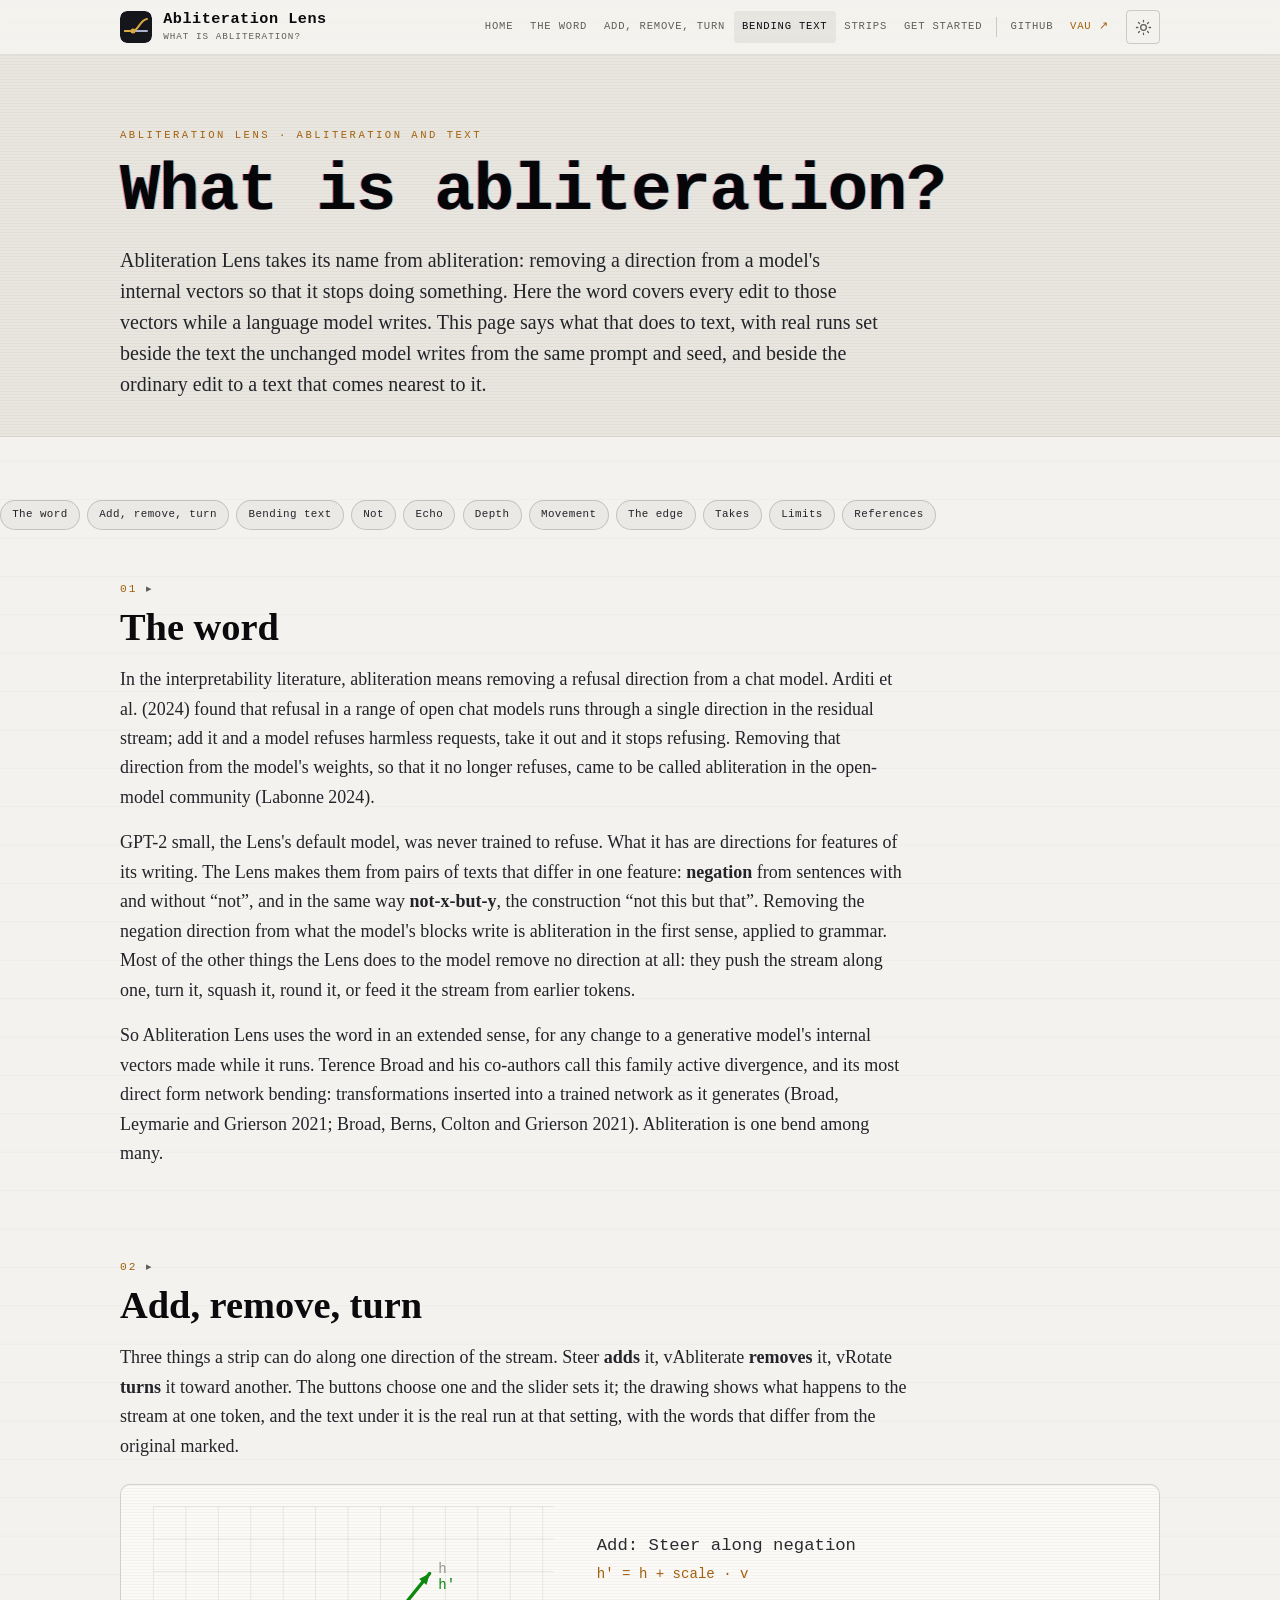
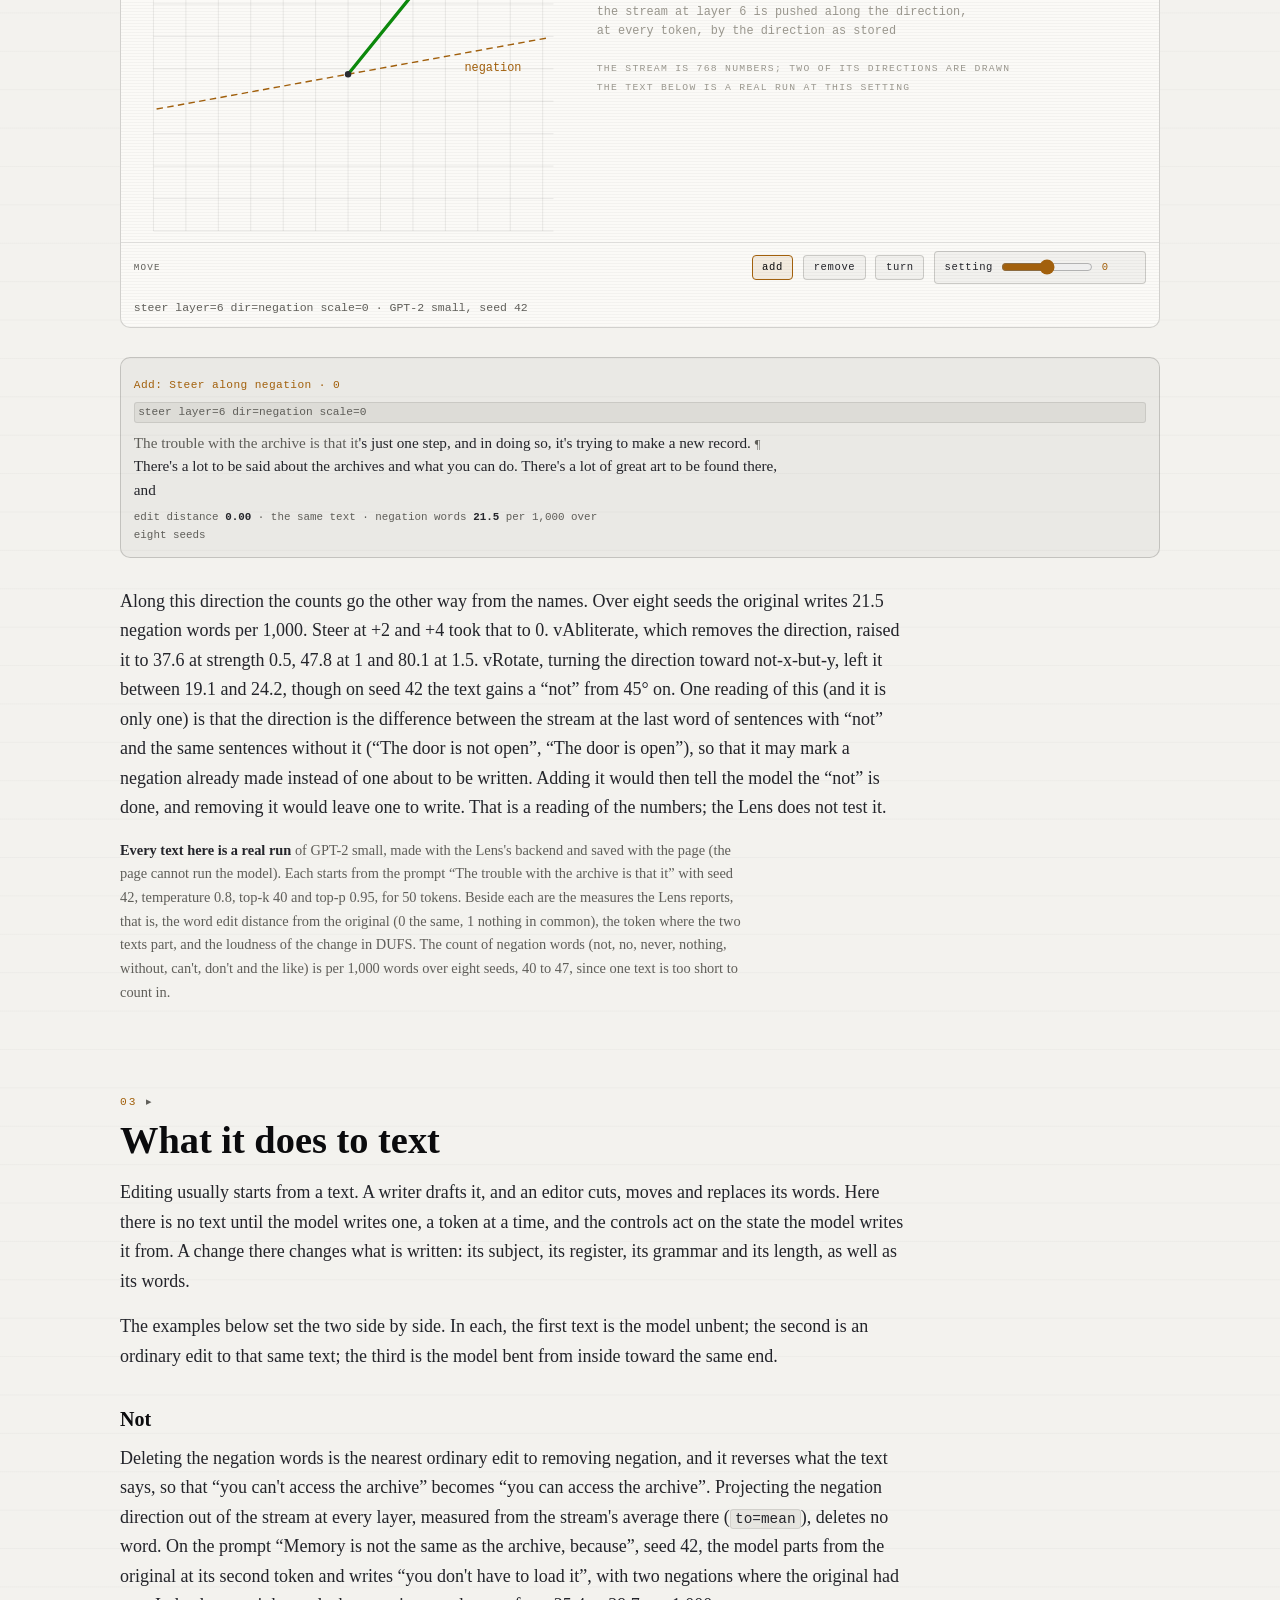
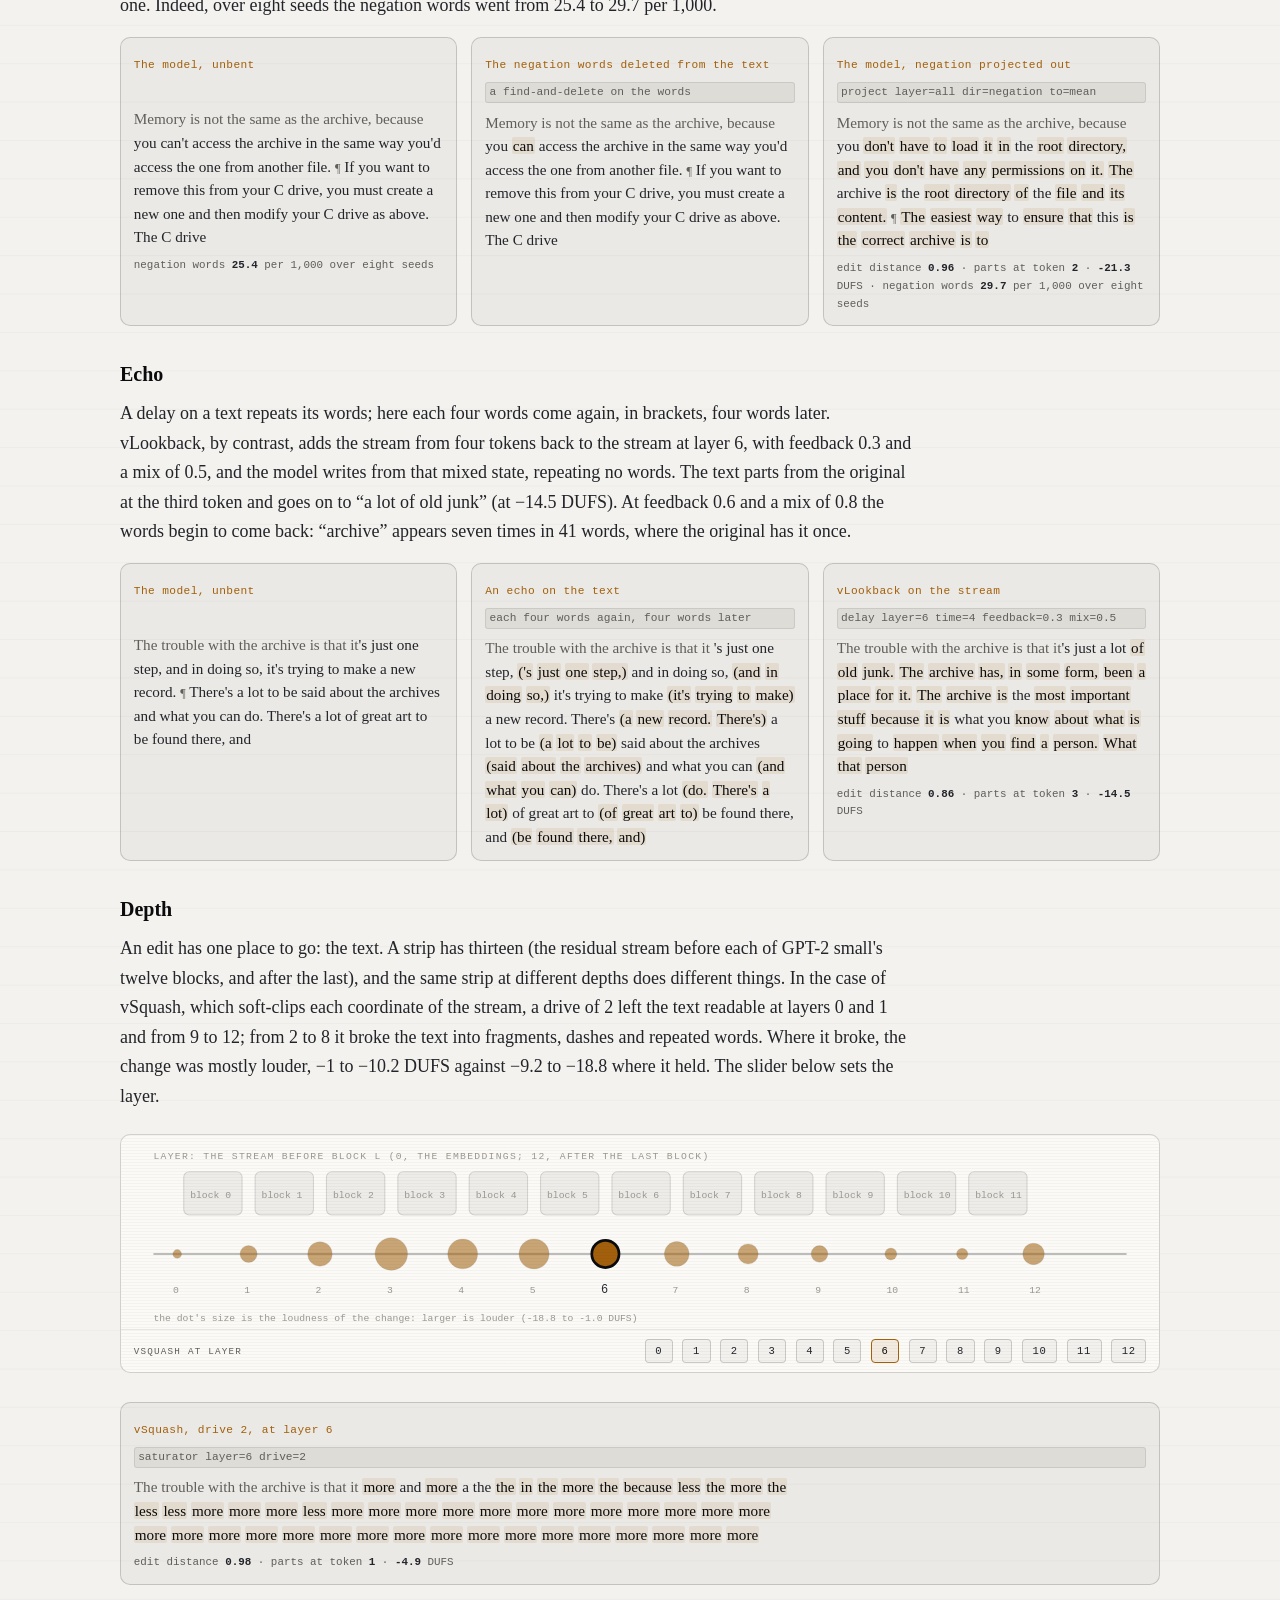
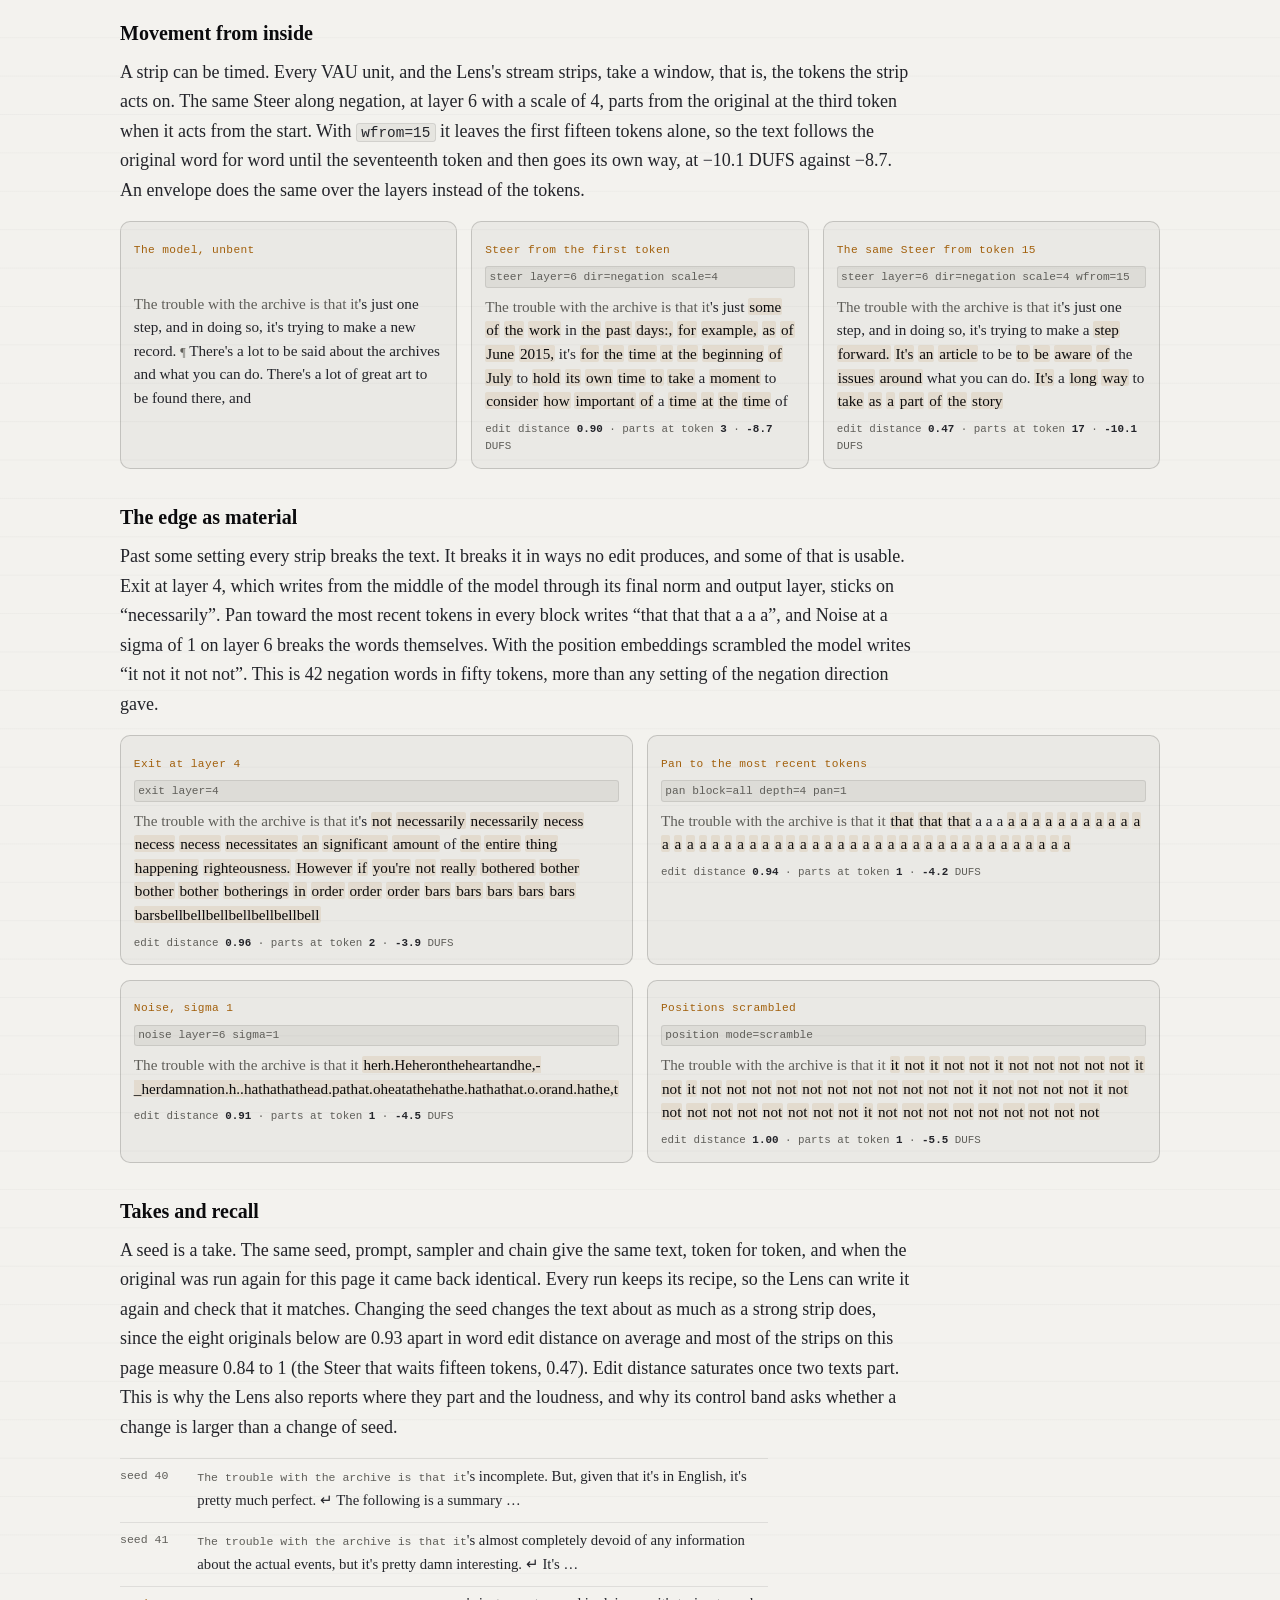
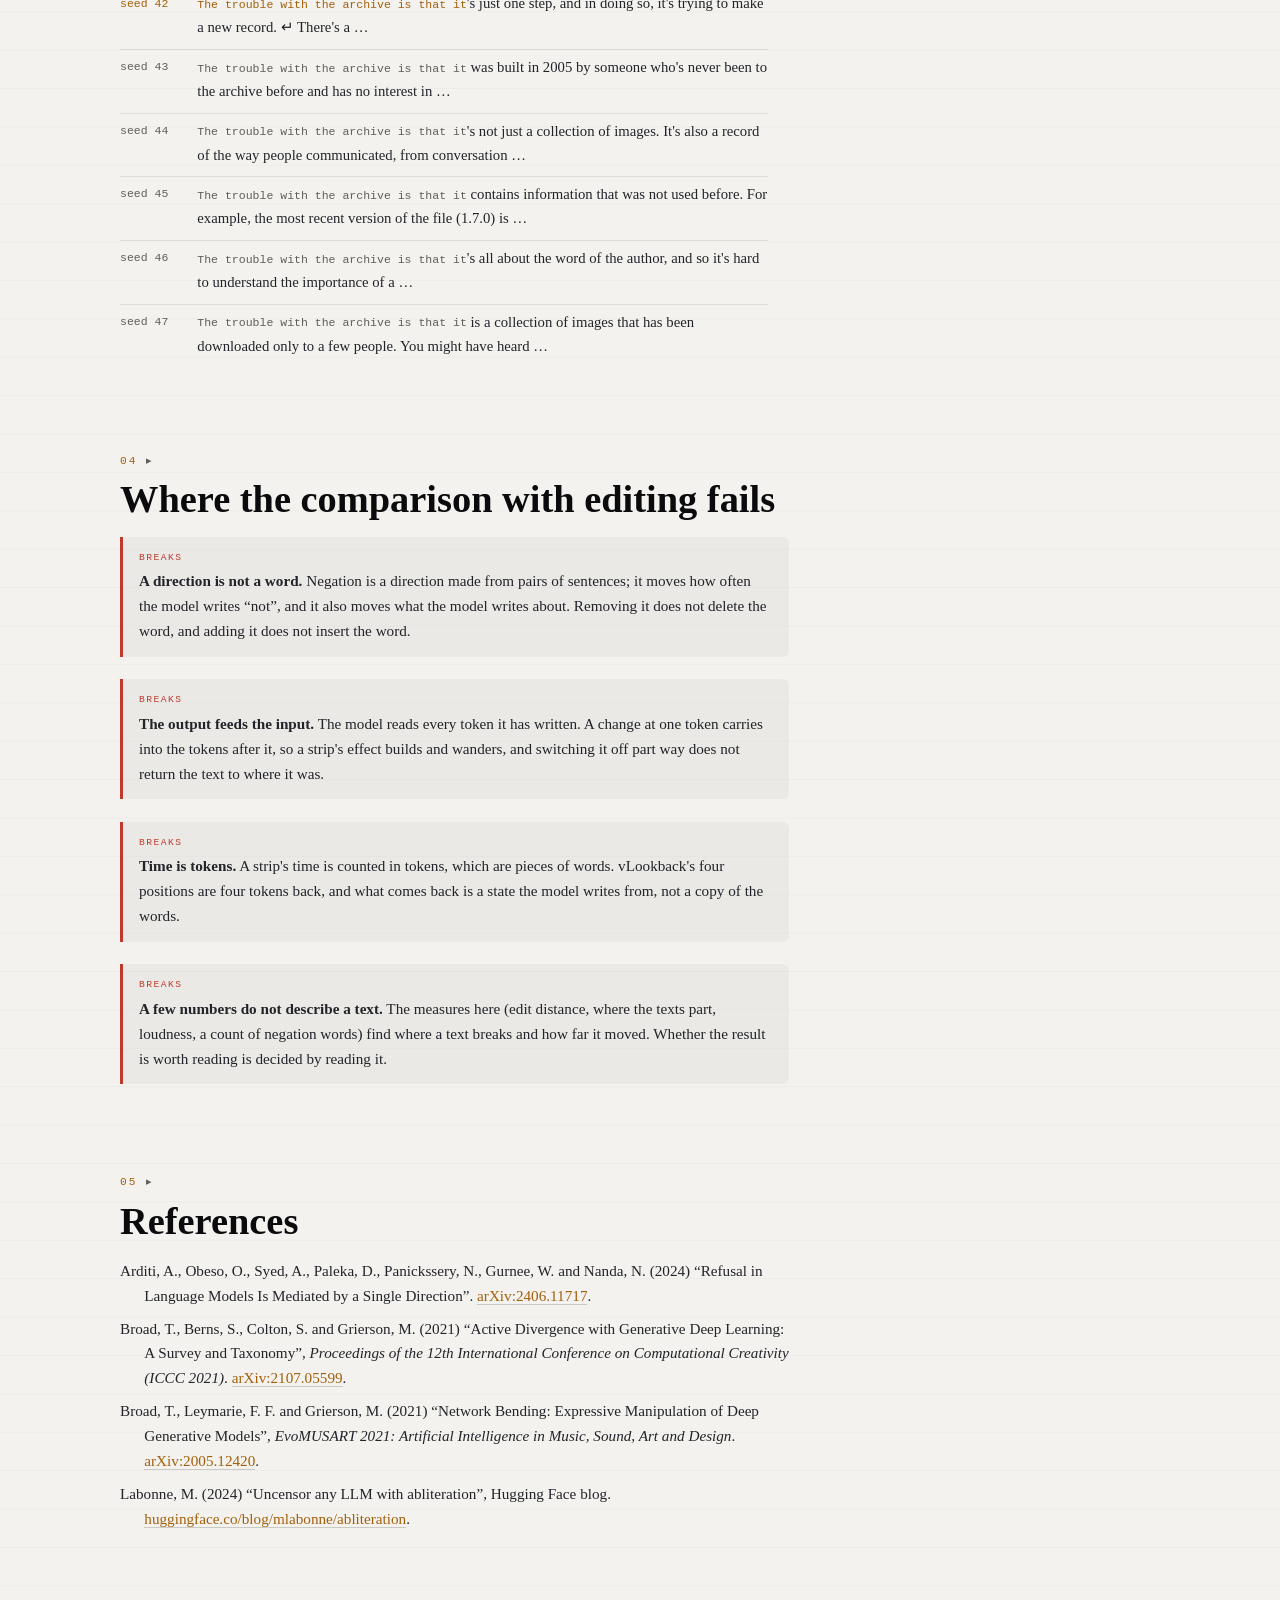
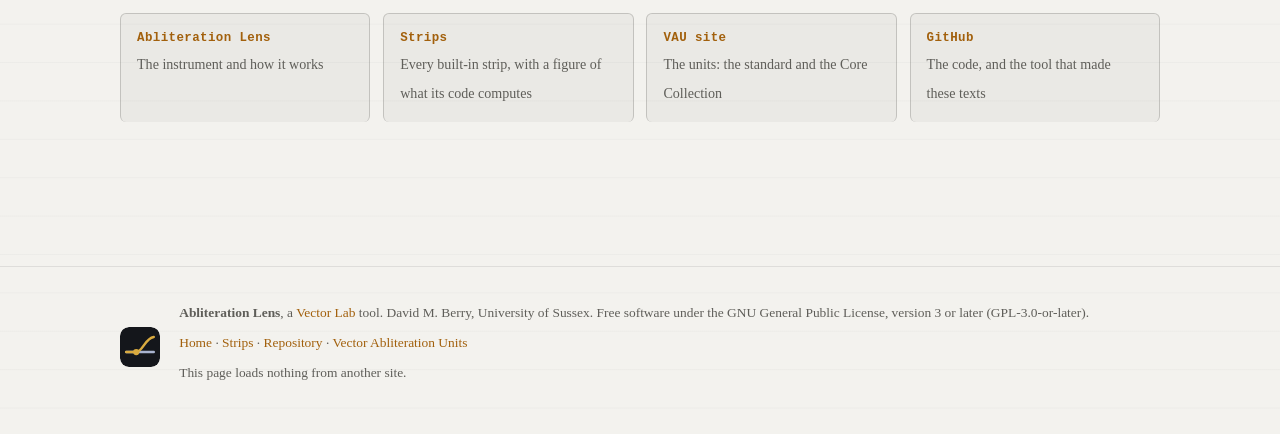
==== commit 4d5e4a02: "Site: a copyedit of the home and abliteration pages Sentences rebuilt on David's patterns (That is, " ====
--- a/docs/abliteration.html
+++ b/docs/abliteration.html
@@ -48,7 +48,7 @@
   <div class="wrap hero-inner">
     <span class="kicker">Abliteration Lens · abliteration and text</span>
     <h1><span class="glitch" id="title" data-text="What is abliteration?">What is abliteration?</span></h1>
-    <p class="tagline">Abliteration Lens takes its name from abliteration: removing a direction from a model's internal vectors so that it stops doing something. Here the word covers every edit to those vectors while the model writes, and the model is a language model. This page says what that does to text, with real runs set beside the text the unchanged model writes from the same prompt and seed, and beside the ordinary edit to a text that comes nearest.</p>
+    <p class="tagline">Abliteration Lens takes its name from abliteration: removing a direction from a model's internal vectors so that it stops doing something. Here the word covers every edit to those vectors while a language model writes. This page says what that does to text, with real runs set beside the text the unchanged model writes from the same prompt and seed, and beside the ordinary edit to a text that comes nearest to it.</p>
   </div>
 </section>
 
@@ -62,7 +62,7 @@
   <section class="section wrap reveal" id="word">
     <span class="num">01</span>
     <h2>The word</h2>
-    <p class="lede">In the interpretability literature, abliteration means removing a refusal direction from a chat model. Arditi et al. (2024) found that refusal in a range of open chat models runs through a single direction in the residual stream: add it and a model refuses harmless requests, take it out and it stops refusing. Removing that direction from the model's weights, so that it no longer refuses, came to be called abliteration in the open-model community (Labonne 2024).</p>
+    <p class="lede">In the interpretability literature, abliteration means removing a refusal direction from a chat model. Arditi et al. (2024) found that refusal in a range of open chat models runs through a single direction in the residual stream; add it and a model refuses harmless requests, take it out and it stops refusing. Removing that direction from the model's weights, so that it no longer refuses, came to be called abliteration in the open-model community (Labonne 2024).</p>
     <p>GPT-2 small, the Lens's default model, was never trained to refuse. What it has are directions for features of its writing. The Lens makes them from pairs of texts that differ in one feature: <b>negation</b> from sentences with and without “not”, and in the same way <b>not-x-but-y</b>, the construction “not this but that”. Removing the negation direction from what the model's blocks write is abliteration in the first sense, applied to grammar. Most of the other things the Lens does to the model remove no direction at all: they push the stream along one, turn it, squash it, round it, or feed it the stream from earlier tokens.</p>
     <p>So Abliteration Lens uses the word in an extended sense, for any change to a generative model's internal vectors made while it runs. Terence Broad and his co-authors call this family active divergence, and its most direct form network bending: transformations inserted into a trained network as it generates (Broad, Leymarie and Grierson 2021; Broad, Berns, Colton and Grierson 2021). Abliteration is one bend among many.</p>
   </section>
@@ -71,7 +71,7 @@
   <section class="section wrap reveal" id="moves">
     <span class="num">02</span>
     <h2>Add, remove, turn</h2>
-    <p>Three things a strip can do along one direction of the stream. Steer <b>adds</b> it, vAbliterate <b>removes</b> it, vRotate <b>turns</b> it toward another. Choose one and move the slider: the drawing shows what happens to the stream at one token, and the text under it is the real run at that setting, with the words that differ from the original marked.</p>
+    <p>Three things a strip can do along one direction of the stream. Steer <b>adds</b> it, vAbliterate <b>removes</b> it, vRotate <b>turns</b> it toward another. The buttons choose one and the slider sets it; the drawing shows what happens to the stream at one token, and the text under it is the real run at that setting, with the words that differ from the original marked.</p>
     <div class="viz" id="viz-art" role="group" aria-label="Interactive figure: a vector and the negation direction, with the stream added to, removed from, or turned along it, and the real text at each setting below">
       <svg viewBox="0 0 960 330" aria-hidden="true"></svg>
       <div class="bar"><span class="lab">Move</span>
@@ -82,8 +82,8 @@
       <div class="readout" aria-live="polite"></div>
     </div>
     <div class="textbox wide" id="art-text"></div>
-    <p>Along this direction the counts go the other way from the names. Over eight seeds the original writes 21.5 negation words per 1,000. Steer at +2 and +4 took that to 0. vAbliterate, which removes the direction, raised it to 37.6 at strength 0.5, 47.8 at 1 and 80.1 at 1.5. vRotate, turning the direction toward not-x-but-y, left it between 19.1 and 24.2, though on seed 42 the text gains a “not” from 45° on. One reading of this: the direction is the difference between the stream at the last word of sentences with “not” and the same sentences without it (“The door is not open”, “The door is open”), so it may mark a negation already made rather than one about to be written. Adding it would then tell the model the “not” is done, and removing it would leave one to write. That is a reading of the numbers; the Lens does not test it.</p>
-    <p class="viz-cap" id="moves-cap"><b>Every text here is a real run</b> of GPT-2 small, made with the Lens's backend and saved with the page; the page cannot run the model. Each starts from the prompt “<span data-abl="provenance.prompt"></span>” with seed <span data-abl="provenance.seed"></span>, temperature 0.8, top-k 40 and top-p 0.95, for 50 tokens. Beside each are the measures the Lens reports: the word edit distance from the original (0 the same, 1 nothing in common), the token where the two texts part, and the loudness of the change in DUFS. The count of negation words (not, no, never, nothing, without, can't, don't and the like) is per 1,000 words over eight seeds, 40 to 47, since one text is too short to count in.</p>
+    <p>Along this direction the counts go the other way from the names. Over eight seeds the original writes 21.5 negation words per 1,000. Steer at +2 and +4 took that to 0. vAbliterate, which removes the direction, raised it to 37.6 at strength 0.5, 47.8 at 1 and 80.1 at 1.5. vRotate, turning the direction toward not-x-but-y, left it between 19.1 and 24.2, though on seed 42 the text gains a “not” from 45° on. One reading of this (and it is only one) is that the direction is the difference between the stream at the last word of sentences with “not” and the same sentences without it (“The door is not open”, “The door is open”), so that it may mark a negation already made instead of one about to be written. Adding it would then tell the model the “not” is done, and removing it would leave one to write. That is a reading of the numbers; the Lens does not test it.</p>
+    <p class="viz-cap" id="moves-cap"><b>Every text here is a real run</b> of GPT-2 small, made with the Lens's backend and saved with the page (the page cannot run the model). Each starts from the prompt “<span data-abl="provenance.prompt"></span>” with seed <span data-abl="provenance.seed"></span>, temperature 0.8, top-k 40 and top-p 0.95, for 50 tokens. Beside each are the measures the Lens reports, that is, the word edit distance from the original (0 the same, 1 nothing in common), the token where the two texts part, and the loudness of the change in DUFS. The count of negation words (not, no, never, nothing, without, can't, don't and the like) is per 1,000 words over eight seeds, 40 to 47, since one text is too short to count in.</p>
   </section>
 
   <!-- 03 -->
@@ -94,15 +94,15 @@
     <p>The examples below set the two side by side. In each, the first text is the model unbent; the second is an ordinary edit to that same text; the third is the model bent from inside toward the same end.</p>
 
     <h3 id="not">Not</h3>
-    <p id="not-p">Deleting the negation words is the nearest ordinary edit to removing negation, and it reverses what the text says: “you can't access the archive” becomes “you can access the archive”. Projecting the negation direction out of the stream at every layer, measured from the stream's average there (<code>to=mean</code>), deletes no word. On the prompt “Memory is not the same as the archive, because”, seed 42, the model parts from the original at its second token and writes “you don't have to load it”, with two negations where the original had one. Over eight seeds the negation words went from 25.4 to 29.7 per 1,000.</p>
+    <p id="not-p">Deleting the negation words is the nearest ordinary edit to removing negation, and it reverses what the text says, so that “you can't access the archive” becomes “you can access the archive”. Projecting the negation direction out of the stream at every layer, measured from the stream's average there (<code>to=mean</code>), deletes no word. On the prompt “Memory is not the same as the archive, because”, seed 42, the model parts from the original at its second token and writes “you don't have to load it”, with two negations where the original had one. Indeed, over eight seeds the negation words went from 25.4 to 29.7 per 1,000.</p>
     <div class="trio" id="trio-not"></div>
 
     <h3 id="echo">Echo</h3>
-    <p id="echo-p">A delay on a text repeats its words: here each four words come again, in brackets, four words later. vLookback adds the stream from four tokens back to the stream at layer 6, with feedback 0.3 and a mix of 0.5, and the model writes from that mixed state. It repeats no words. The text parts from the original at the third token and goes on to “a lot of old junk”, at −14.5 DUFS. At feedback 0.6 and a mix of 0.8 the words begin to come back: “archive” seven times in 41 words, where the original has it once.</p>
+    <p id="echo-p">A delay on a text repeats its words; here each four words come again, in brackets, four words later. vLookback, by contrast, adds the stream from four tokens back to the stream at layer 6, with feedback 0.3 and a mix of 0.5, and the model writes from that mixed state, repeating no words. The text parts from the original at the third token and goes on to “a lot of old junk” (at −14.5 DUFS). At feedback 0.6 and a mix of 0.8 the words begin to come back: “archive” appears seven times in 41 words, where the original has it once.</p>
     <div class="trio" id="trio-echo"></div>
 
     <h3 id="depth">Depth</h3>
-    <p id="depth-p">An edit has one place to go: the text. A strip has thirteen, the residual stream before each of GPT-2 small's twelve blocks and after the last, and the same strip at different depths does different things. vSquash, which soft-clips each coordinate of the stream, at a drive of 2 left the text readable at layers 0 and 1 and from 9 to 12, and broke it into fragments, dashes and repeated words from 2 to 8. Where it broke, the change was mostly louder: −1 to −10.2 DUFS, against −9.2 to −18.8 where it held. Choose a layer.</p>
+    <p id="depth-p">An edit has one place to go: the text. A strip has thirteen (the residual stream before each of GPT-2 small's twelve blocks, and after the last), and the same strip at different depths does different things. In the case of vSquash, which soft-clips each coordinate of the stream, a drive of 2 left the text readable at layers 0 and 1 and from 9 to 12; from 2 to 8 it broke the text into fragments, dashes and repeated words. Where it broke, the change was mostly louder, −1 to −10.2 DUFS against −9.2 to −18.8 where it held. The slider below sets the layer.</p>
     <div class="viz" id="viz-depth" role="group" aria-label="Interactive figure: vSquash at each layer, with its text">
       <svg viewBox="0 0 960 180" aria-hidden="true"></svg>
       <div class="bar"><span class="lab">vSquash at layer</span></div>
@@ -110,15 +110,15 @@
     <div class="textbox wide" id="depth-text"></div>
 
     <h3 id="movement">Movement from inside</h3>
-    <p id="move-p">A strip can be timed. Every VAU unit, and the Lens's stream strips, take a window: the tokens the strip acts on. The same Steer along negation, at layer 6 with a scale of 4, parts from the original at the third token when it acts from the start. With <code>wfrom=15</code> it leaves the first fifteen tokens alone: the text follows the original word for word until the seventeenth token and then goes its own way, at −10.1 DUFS against −8.7. An envelope does the same over the layers instead of the tokens.</p>
+    <p id="move-p">A strip can be timed. Every VAU unit, and the Lens's stream strips, take a window, that is, the tokens the strip acts on. The same Steer along negation, at layer 6 with a scale of 4, parts from the original at the third token when it acts from the start. With <code>wfrom=15</code> it leaves the first fifteen tokens alone, so the text follows the original word for word until the seventeenth token and then goes its own way, at −10.1 DUFS against −8.7. An envelope does the same over the layers instead of the tokens.</p>
     <div class="trio" id="trio-move"></div>
 
     <h3 id="edge">The edge as material</h3>
-    <p id="edge-p">Past some setting every strip breaks the text, in ways no edit produces, and some of that is usable. Exit at layer 4 writes from the middle of the model through its final norm and output layer, and sticks on “necessarily”. Pan toward the most recent tokens in every block writes “that that that a a a”. Noise at a sigma of 1 on layer 6 breaks the words themselves. With the position embeddings scrambled the model writes “it not it not not”: 42 negation words in fifty tokens, more than any setting of the negation direction.</p>
+    <p id="edge-p">Past some setting every strip breaks the text. It breaks it in ways no edit produces, and some of that is usable. Exit at layer 4, which writes from the middle of the model through its final norm and output layer, sticks on “necessarily”. Pan toward the most recent tokens in every block writes “that that that a a a”, and Noise at a sigma of 1 on layer 6 breaks the words themselves. With the position embeddings scrambled the model writes “it not it not not”. This is 42 negation words in fifty tokens, more than any setting of the negation direction gave.</p>
     <div class="trio four" id="trio-edge"></div>
 
     <h3 id="takes">Takes and recall</h3>
-    <p id="takes-p">A seed is a take. The same seed, prompt, sampler and chain give the same text, token for token: run again for this page, the original came back identical. Every run keeps its recipe, so the Lens can write it again and check that it matches. Changing the seed changes the text as much as a strong strip does: the eight originals below are 0.93 apart in word edit distance on average, where most of the strips on this page measure 0.84 to 1 (the Steer that waits fifteen tokens, 0.47). Edit distance saturates once two texts part, which is why the Lens also reports where they part and the loudness, and why its control band asks whether a change is larger than a change of seed.</p>
+    <p id="takes-p">A seed is a take. The same seed, prompt, sampler and chain give the same text, token for token, and when the original was run again for this page it came back identical. Every run keeps its recipe, so the Lens can write it again and check that it matches. Changing the seed changes the text about as much as a strong strip does, since the eight originals below are 0.93 apart in word edit distance on average and most of the strips on this page measure 0.84 to 1 (the Steer that waits fifteen tokens, 0.47). Edit distance saturates once two texts part. This is why the Lens also reports where they part and the loudness, and why its control band asks whether a change is larger than a change of seed.</p>
     <ul class="takes" id="takes-list"></ul>
   </section>
 
